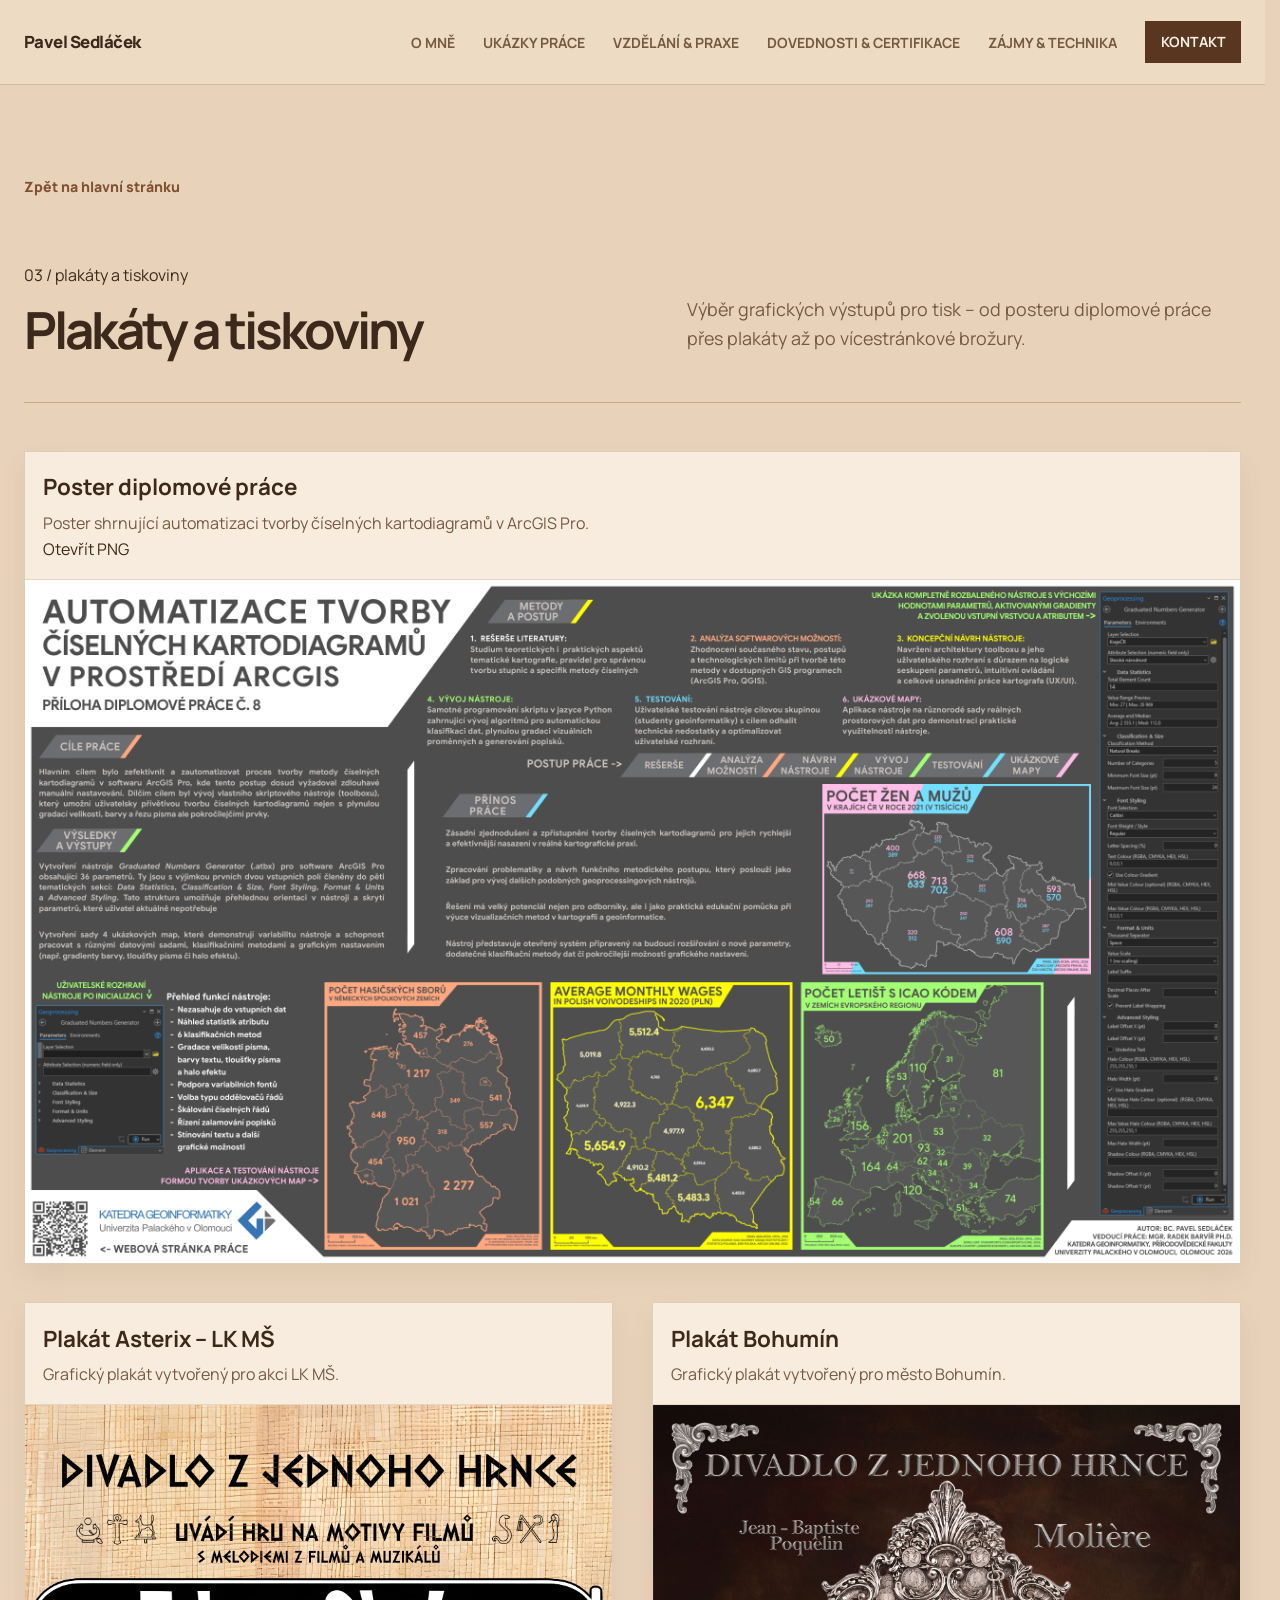
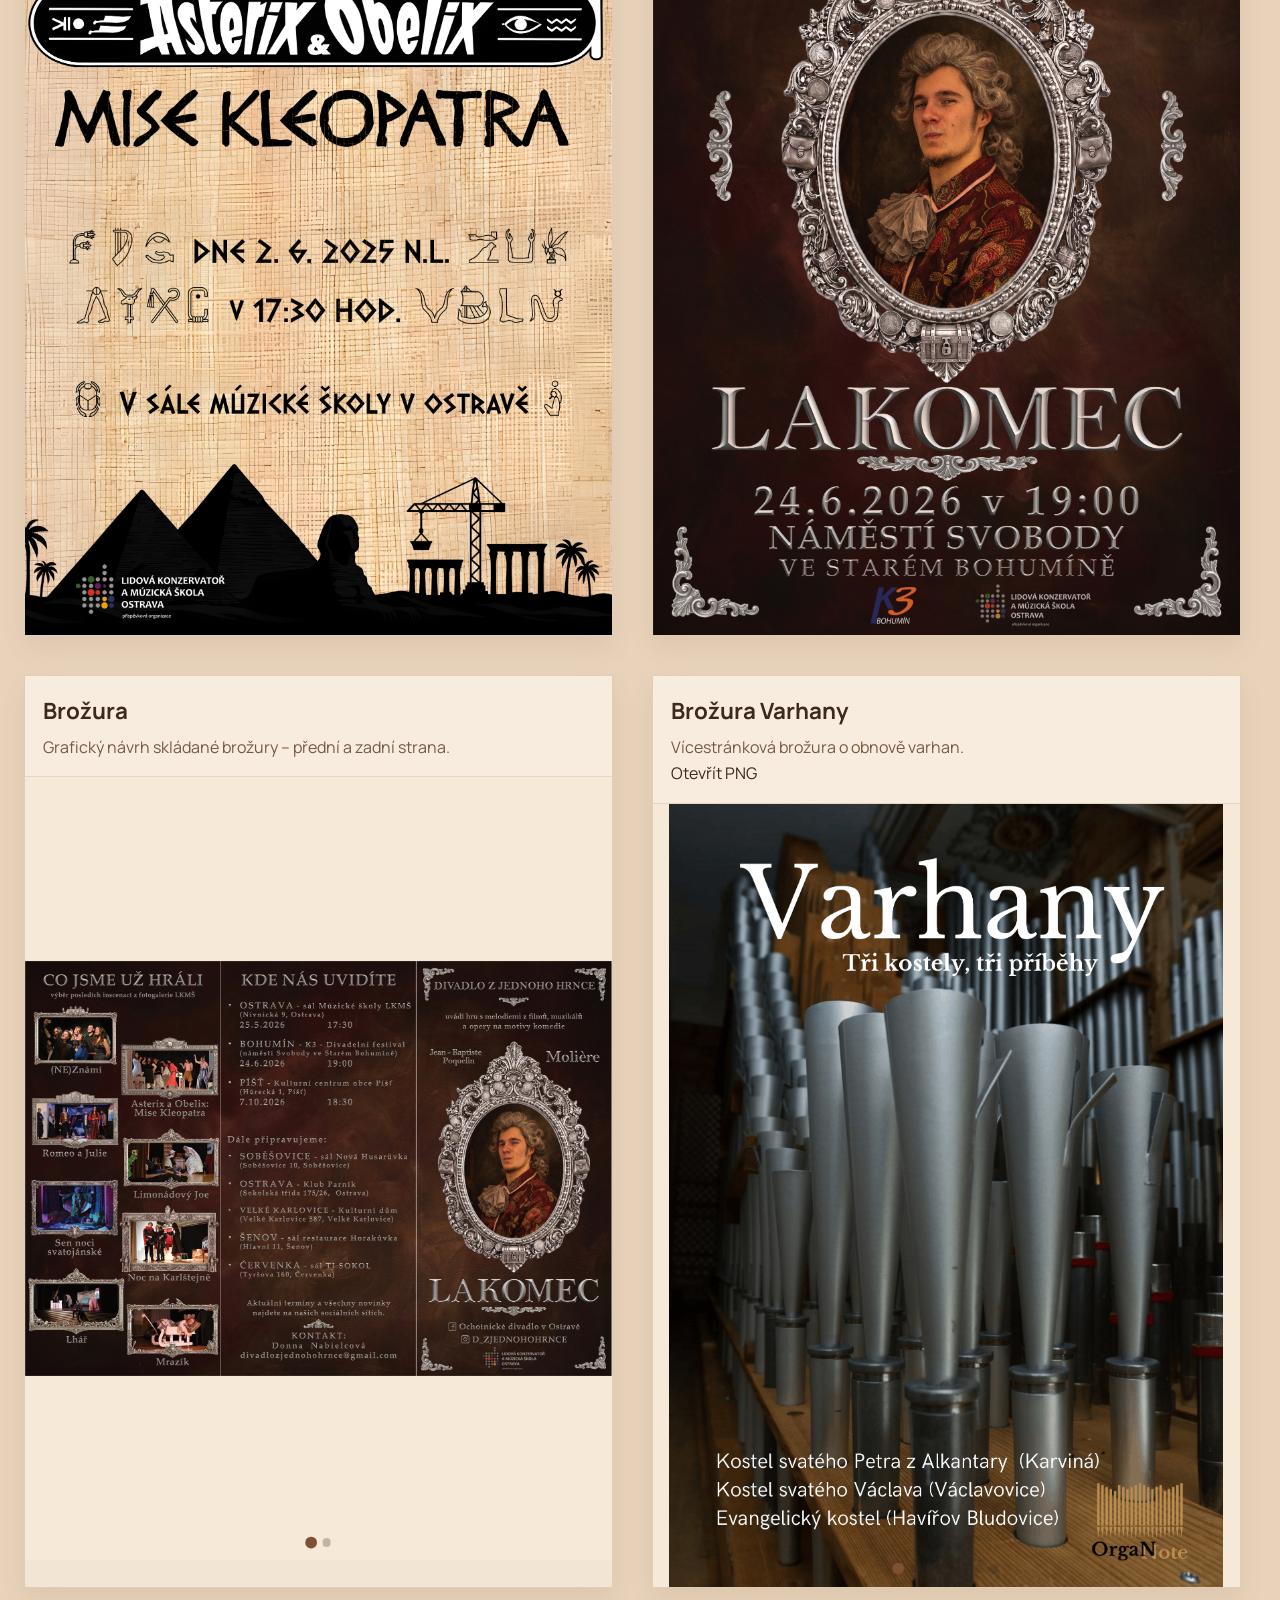
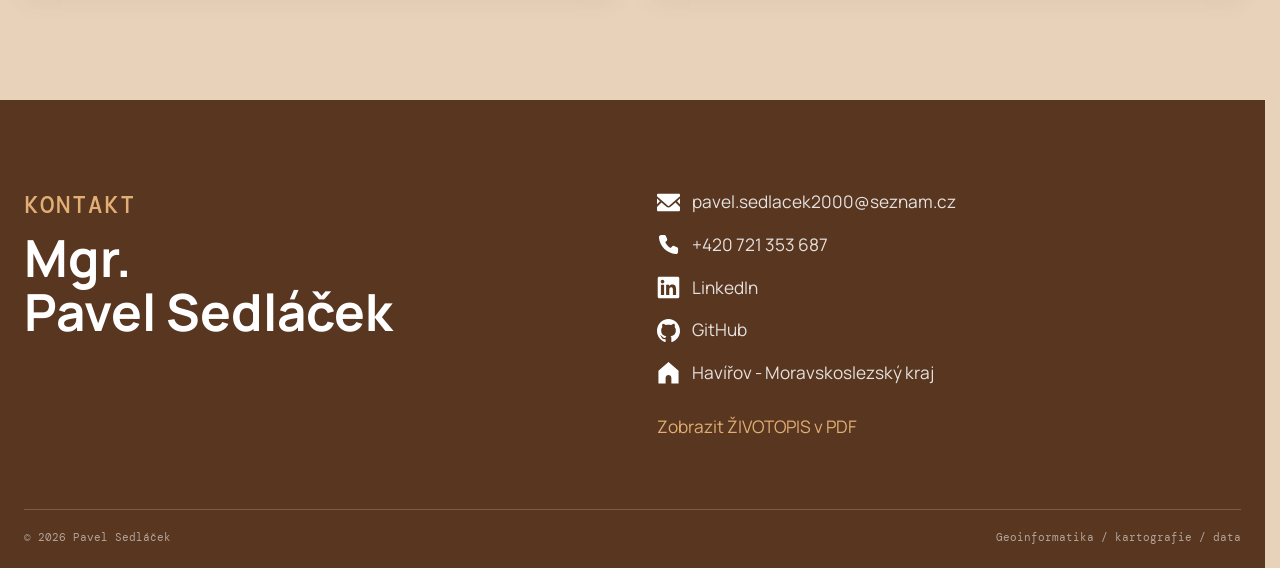
==== pages/design.html @ 04e77d49 "Organize portfolio paths and pages" ====
<!DOCTYPE html>
<html lang="cs">
  <head>
    <meta charset="UTF-8" /><meta name="viewport" content="width=device-width, initial-scale=1.0" />
    <meta name="description" content="Plakáty, brožury a tiskoviny Pavla Sedláčka." /><title>Plakáty a tiskoviny | Pavel Sedláček</title>
    <link rel="preconnect" href="https://fonts.googleapis.com" /><link rel="preconnect" href="https://fonts.gstatic.com" crossorigin />
    <link href="https://fonts.googleapis.com/css2?family=DM+Mono:wght@400;500&family=Manrope:wght@400;500;600;700;800&display=swap" rel="stylesheet" /><link rel="stylesheet" href="../styles.css" />
  </head>
  <body>
    <header class="site-header">
      <div class="container nav-wrap">
        <a href="../index.html#top" class="brand" aria-label="Pavel Sedláček - domů">Pavel Sedláček</a>
        <button class="nav-toggle" type="button" aria-label="Otevřít navigaci" aria-expanded="false">
          <span></span><span></span><span></span>
        </button>
        <nav class="main-nav" aria-label="Hlavní navigace">
          <ul>
            <li><a href="../index.html#top">O MNĚ</a></li>
            <li><a href="../index.html#projects">UKÁZKY PRÁCE</a></li>
            <li><a href="../index.html#experience">VZDĚLÁNÍ &amp; PRAXE</a></li>
            <li><a href="../index.html#skills">DOVEDNOSTI &amp; CERTIFIKACE</a></li>
            <li><a href="../index.html#interests">ZÁJMY &amp; TECHNIKA</a></li>
          </ul>
          <a class="nav-contact" href="#contact">KONTAKT</a>
        </nav>
      </div>
    </header>

    <main id="top" class="detail-main"><div class="container">
      <a class="back-link" href="../index.html#projects">Zpět na hlavní stránku</a>
      <header class="detail-hero"><div><p class="eyebrow">03 / plakáty a tiskoviny</p><h1>Plakáty a tiskoviny</h1></div><p class="detail-intro">Výběr grafických výstupů pro tisk – od posteru diplomové práce přes plakáty až po vícestránkové brožury.</p></header>
      <section class="detail-grid" aria-label="Plakáty a tiskoviny">
        <article class="detail-card detail-card--wide"><div class="detail-card-content"><h2>Poster diplomové práce</h2><p>Poster shrnující automatizaci tvorby číselných kartodiagramů v ArcGIS Pro.</p><a href="../media/ukazky/png/DP_poster.png" target="_blank" rel="noreferrer">Otevřít PNG</a></div><a class="detail-card-media detail-card-media--full" href="../media/ukazky/png/DP_poster.png" target="_blank" rel="noreferrer"><img src="../media/ukazky/png/DP_poster.png" alt="Poster diplomové práce" /></a></article>
        <article class="detail-card"><div class="detail-card-content"><h2>Plakát Asterix – LK MŠ</h2><p>Grafický plakát vytvořený pro akci LK MŠ.</p></div><a class="detail-card-media detail-card-media--full" href="../media/ukazky/png/ASTERIX PLAKÁT LKMŠ.png" target="_blank" rel="noreferrer"><img src="../media/ukazky/png/ASTERIX PLAKÁT LKMŠ.png" alt="Plakát Asterix LK MŠ" /></a></article>
        <article class="detail-card"><div class="detail-card-content"><h2>Plakát Bohumín</h2><p>Grafický plakát vytvořený pro město Bohumín.</p></div><a class="detail-card-media detail-card-media--full" href="../media/ukazky/png/PLAKAT BOHUMIN.png" target="_blank" rel="noreferrer"><img src="../media/ukazky/png/PLAKAT BOHUMIN.png" alt="Plakát Bohumín" /></a></article>
        <article class="detail-card"><div class="detail-card-content"><h2>Brožura</h2><p>Grafický návrh skládané brožury – přední a zadní strana.</p></div><div class="detail-card-media detail-card-media--full carousel" data-carousel>
          <div class="carousel-track">
            <img src="../media/ukazky/png/Panflet predni strana.png" alt="Brožura – přední strana" />
            <img src="../media/ukazky/png/Panflet zadni strana.png" alt="Brožura – zadní strana" />
          </div>
          <div class="carousel-dots" role="tablist" aria-label="Náhledy brožury"></div>
          <button class="carousel-arrow carousel-arrow--prev" type="button" aria-label="Předchozí snímek">‹</button>
          <button class="carousel-arrow carousel-arrow--next" type="button" aria-label="Další snímek">›</button>
        </div></article>
        <article class="detail-card"><div class="detail-card-content"><h2>Brožura Varhany</h2><p>Vícestránková brožura o obnově varhan.</p><a href="../media/ukazky/png/varhany_poster/varhany_brozura_sedlacek-1.png" target="_blank" rel="noreferrer">Otevřít PNG</a></div><div class="detail-card-media detail-card-media--full carousel" data-carousel>
          <div class="carousel-track">
            <img src="../media/ukazky/png/varhany_poster/varhany_brozura_sedlacek-1.png" alt="Brožura Varhany – strana 1" />
            <img src="../media/ukazky/png/varhany_poster/varhany_brozura_sedlacek-2.png" alt="Brožura Varhany – strana 2" />
            <img src="../media/ukazky/png/varhany_poster/varhany_brozura_sedlacek-4.png" alt="Brožura Varhany – strana 4" />
            <img src="../media/ukazky/png/varhany_poster/varhany_brozura_sedlacek-5.png" alt="Brožura Varhany – strana 5" />
            <img src="../media/ukazky/png/varhany_poster/varhany_brozura_sedlacek-6.png" alt="Brožura Varhany – strana 6" />
            <img src="../media/ukazky/png/varhany_poster/varhany_brozura_sedlacek-7.png" alt="Brožura Varhany – strana 7" />
            <img src="../media/ukazky/png/varhany_poster/varhany_brozura_sedlacek-8.png" alt="Brožura Varhany – strana 8" />
          </div>
          <div class="carousel-dots" role="tablist" aria-label="Náhledy brožury Varhany"></div>
          <button class="carousel-arrow carousel-arrow--prev" type="button" aria-label="Předchozí snímek">‹</button>
          <button class="carousel-arrow carousel-arrow--next" type="button" aria-label="Další snímek">›</button>
        </div></article>
      </section>
    </div></main>

    <footer id="contact" class="site-footer">
      <div class="container footer-grid">
        <div><h3 class="eyebrow">Kontakt</h3><h2>Mgr. <br />Pavel Sedláček</h2></div>
        <address class="contact-list">
          <a href="mailto:pavel.sedlacek2000@seznam.cz"><img src="../media/ikony/email.svg" alt="" />pavel.sedlacek2000@seznam.cz</a>
          <a href="tel:+420721353687"><img src="../media/ikony/telefon.svg" alt="" />+420 721 353 687</a>
          <a href="https://www.linkedin.com/in/pavelsedlacek-1142000cz" target="_blank" rel="noreferrer"><img src="../media/ikony/linkedin.svg" alt="" />LinkedIn</a>
          <a href="https://github.com/TheodalCZ" target="_blank" rel="noreferrer"><img src="../media/ikony/github.svg" alt="" />GitHub</a>
          <span><img src="../media/ikony/domek.svg" alt="" />Havířov - Moravskoslezský kraj</span>
          <a class="cv-link" href="../media/Sedláček životopis.pdf" download>Zobrazit ŽIVOTOPIS v PDF</a>
        </address>
      </div>
      <div class="container footer-bottom">
        <span>© 2026 Pavel Sedláček</span>
        <span>Geoinformatika / kartografie / data</span>
      </div>
    </footer>
    <script src="../script.js"></script>
  </body>
</html>
---- styles.css ----
:root {
  --ink: #3d281c;
  --ink-soft: #765943;
  --paper: #e8d3ba;
  --surface: #f7e9d8;
  --line: #cba982;
  --brown: #805032;
  --brown-deep: #583620;
  --accent: #bd7d47;
  --accent-soft: #f1d8b8;
  --sand: #e5c7a3;
  --container: min(1240px, calc(100% - 3rem));
  --sans: "Manrope", sans-serif;
  --mono: "DM Mono", monospace;
}

* { box-sizing: border-box; }
html { scroll-behavior: smooth; overflow-y: scroll; scrollbar-gutter: stable; }
body { margin: 0; background: var(--paper); color: var(--ink); font-family: var(--sans); line-height: 1.65; }
img { display: block; max-width: 100%; }
a { color: inherit; text-decoration: none; }
:focus-visible { outline: 3px solid var(--accent); outline-offset: 4px; }

.link-underline,
.project-link,
.back-link,
.detail-file,
.contact-list .cv-link,
.detail-card a[href] {
  position: relative;
  display: inline-block;
}

.link-underline::before,
.project-link::before,
.back-link::before,
.detail-file::before,
.contact-list .cv-link::before,
.detail-card a[href]::before {
  position: absolute;
  right: 0;
  bottom: calc(100% - 0.08rem);
  left: 0;
  height: 2px;
  background: currentColor;
  content: "";
  transform: scaleX(0);
  transform-origin: left center;
  transition: transform 0.22s ease;
}

.link-underline:hover::before,
.link-underline:focus-visible::before,
.project-link:hover::before,
.project-link:focus-visible::before,
.back-link:hover::before,
.back-link:focus-visible::before,
.detail-file:hover::before,
.detail-file:focus-visible::before,
.contact-list .cv-link:hover::before,
.contact-list .cv-link:focus-visible::before,
.detail-card a[href]:hover::before,
.detail-card a[href]:focus-visible::before {
  transform: scaleX(1);
}
.container { width: var(--container); margin: 0 auto; }
.section { padding: 7.5rem 0; }

h3.eyebrow {
  margin: 0;
  color: var(--brown);
  font: 500 1.5rem/1.4 var(--mono);
  letter-spacing: 0.08em;
  text-transform: uppercase;
}

.project-number, .skill-index, .timeline-date, .interest-label {
  margin: 0;
  color: var(--brown);
  font: 500 0.76rem/1.4 var(--mono);
  letter-spacing: 0.08em;
  text-transform: uppercase;
}

.section-heading { max-width: 780px; margin-bottom: 3rem; }
.section-heading h2, .about-copy h2, .site-footer h2 {
  margin: 0.55rem 0 0;
  color: var(--ink);
  font-size: clamp(2.3rem, 4vw, 4.6rem);
  letter-spacing: 0;
  line-height: 1.06;
}

.site-header {
  position: sticky; top: 0; z-index: 10;
  background: rgba(239, 219, 196, 0.94);
  border-bottom: 1px solid rgba(88, 54, 32, 0.2);
  backdrop-filter: blur(12px);
}
.nav-wrap { display: flex; align-items: center; justify-content: space-between; height: 5.25rem; gap: 1rem; }
.brand { color: var(--ink); font-size: 1.05rem; font-weight: 800; letter-spacing: -0.03em; white-space: nowrap; }
.main-nav, .main-nav ul { display: flex; align-items: center; gap: 1.75rem; }
.main-nav ul { margin: 0; padding: 0; list-style: none; flex-wrap: nowrap; }
.main-nav a { color: var(--ink-soft); font-size: 0.88rem; font-weight: 700; white-space: nowrap; }
.main-nav a:hover, .main-nav a.is-active { color: var(--brown); }
.main-nav .nav-contact {
  padding: 0.55rem 0.9rem;
  color: #f7efe6;
  background: var(--brown-deep);
  border: 1px solid var(--brown-deep);
  transition: background 0.2s ease, color 0.2s ease, border-color 0.2s ease;
}
.main-nav .nav-contact:hover, .main-nav .nav-contact:focus-visible { background: var(--brown); border-color: var(--brown); color: #fffaf3; }
.nav-toggle { display: none; border: 0; background: transparent; padding: 0.45rem; cursor: pointer; }
.nav-toggle span { display: block; width: 1.55rem; height: 2px; margin: 0.28rem; background: var(--ink); }

.hero {
  position: relative; display: grid; min-height: min(790px, calc(100vh - 5.25rem)); overflow: hidden; align-items: center;
  background: radial-gradient(ellipse 52% 74% at 84% 18%, rgba(224, 174, 124, 0.24), transparent 68%), radial-gradient(ellipse 46% 55% at 20% 100%, rgba(32, 16, 8, 0.35), transparent 72%), linear-gradient(125deg, #4a2919 0%, #6c3d25 52%, #8a5534 100%);
}
.hero::after { display: none; }
.hero-contour {
  position: absolute;
  inset: -10% -12% -18% -12%;
  z-index: 0;
  width: 124%;
  height: 128%;
  opacity: 0.6;
  pointer-events: none;
  transform: rotate(0deg);
  filter: drop-shadow(0 18px 28px rgba(23, 12, 9, 0.18));
}
.hero-contour path {
  stroke: rgba(255, 235, 212, 0.42);
  stroke-opacity: 0.7;
}
svg .svg-elem-1{stroke-dashoffset:168405.640625px;stroke-dasharray:168405.640625px;-webkit-transition:stroke-dashoffset 5s cubic-bezier(0.47,0,0.745,0.715) 0s;transition:stroke-dashoffset 5s cubic-bezier(0.47,0,0.745,0.715) 0s}svg.active .svg-elem-1{stroke-dashoffset:0}svg .svg-elem-2{stroke-dashoffset:22812.1875px;stroke-dasharray:22812.1875px;-webkit-transition:stroke-dashoffset 5s cubic-bezier(0.47,0,0.745,0.715) 0.12s;transition:stroke-dashoffset 5s cubic-bezier(0.47,0,0.745,0.715) 0.12s}svg.active .svg-elem-2{stroke-dashoffset:0}svg .svg-elem-3{stroke-dashoffset:16292.0537109375px;stroke-dasharray:16292.0537109375px;-webkit-transition:stroke-dashoffset 5s cubic-bezier(0.47,0,0.745,0.715) 0.24s;transition:stroke-dashoffset 5s cubic-bezier(0.47,0,0.745,0.715) 0.24s}svg.active .svg-elem-3{stroke-dashoffset:0}svg .svg-elem-4{stroke-dashoffset:9400.4677734375px;stroke-dasharray:9400.4677734375px;-webkit-transition:stroke-dashoffset 5s cubic-bezier(0.47,0,0.745,0.715) 0.36s;transition:stroke-dashoffset 5s cubic-bezier(0.47,0,0.745,0.715) 0.36s}svg.active .svg-elem-4{stroke-dashoffset:0}svg .svg-elem-5{stroke-dashoffset:72146.9453125px;stroke-dasharray:72146.9453125px;-webkit-transition:stroke-dashoffset 5s cubic-bezier(0.47,0,0.745,0.715) 0.48s;transition:stroke-dashoffset 5s cubic-bezier(0.47,0,0.745,0.715) 0.48s}svg.active .svg-elem-5{stroke-dashoffset:0}svg .svg-elem-6{stroke-dashoffset:38365.1640625px;stroke-dasharray:38365.1640625px;-webkit-transition:stroke-dashoffset 5s cubic-bezier(0.47,0,0.745,0.715) 0.6s;transition:stroke-dashoffset 5s cubic-bezier(0.47,0,0.745,0.715) 0.6s}svg.active .svg-elem-6{stroke-dashoffset:0}svg .svg-elem-7{stroke-dashoffset:12972.82421875px;stroke-dasharray:12972.82421875px;-webkit-transition:stroke-dashoffset 5s cubic-bezier(0.47,0,0.745,0.715) 0.72s;transition:stroke-dashoffset 5s cubic-bezier(0.47,0,0.745,0.715) 0.72s}svg.active .svg-elem-7{stroke-dashoffset:0}svg .svg-elem-8{stroke-dashoffset:79859.6015625px;stroke-dasharray:79859.6015625px;-webkit-transition:stroke-dashoffset 5s cubic-bezier(0.47,0,0.745,0.715) 0.84s;transition:stroke-dashoffset 5s cubic-bezier(0.47,0,0.745,0.715) 0.84s}svg.active .svg-elem-8{stroke-dashoffset:0}svg .svg-elem-9{stroke-dashoffset:53203.27734375px;stroke-dasharray:53203.27734375px;-webkit-transition:stroke-dashoffset 5s cubic-bezier(0.47,0,0.745,0.715) 0.96s;transition:stroke-dashoffset 5s cubic-bezier(0.47,0,0.745,0.715) 0.96s}svg.active .svg-elem-9{stroke-dashoffset:0}svg .svg-elem-10{stroke-dashoffset:19530.46875px;stroke-dasharray:19530.46875px;-webkit-transition:stroke-dashoffset 5s cubic-bezier(0.47,0,0.745,0.715) 1.08s;transition:stroke-dashoffset 5s cubic-bezier(0.47,0,0.745,0.715) 1.08s}svg.active .svg-elem-10{stroke-dashoffset:0}svg .svg-elem-11{stroke-dashoffset:44835.5859375px;stroke-dasharray:44835.5859375px;-webkit-transition:stroke-dashoffset 5s cubic-bezier(0.47,0,0.745,0.715) 1.2s;transition:stroke-dashoffset 5s cubic-bezier(0.47,0,0.745,0.715) 1.2s}svg.active .svg-elem-11{stroke-dashoffset:0}svg .svg-elem-12{stroke-dashoffset:42770.69140625px;stroke-dasharray:42770.69140625px;-webkit-transition:stroke-dashoffset 5s cubic-bezier(0.47,0,0.745,0.715) 1.3199999999999998s;transition:stroke-dashoffset 5s cubic-bezier(0.47,0,0.745,0.715) 1.3199999999999998s}svg.active .svg-elem-12{stroke-dashoffset:0}svg .svg-elem-13{stroke-dashoffset:32469.0859375px;stroke-dasharray:32469.0859375px;-webkit-transition:stroke-dashoffset 5s cubic-bezier(0.47,0,0.745,0.715) 1.44s;transition:stroke-dashoffset 5s cubic-bezier(0.47,0,0.745,0.715) 1.44s}svg.active .svg-elem-13{stroke-dashoffset:0}svg .svg-elem-14{stroke-dashoffset:7150.681640625px;stroke-dasharray:7150.681640625px;-webkit-transition:stroke-dashoffset 5s cubic-bezier(0.47,0,0.745,0.715) 1.56s;transition:stroke-dashoffset 5s cubic-bezier(0.47,0,0.745,0.715) 1.56s}svg.active .svg-elem-14{stroke-dashoffset:0}svg .svg-elem-15{stroke-dashoffset:64215.33984375px;stroke-dasharray:64215.33984375px;-webkit-transition:stroke-dashoffset 5s cubic-bezier(0.47,0,0.745,0.715) 1.68s;transition:stroke-dashoffset 5s cubic-bezier(0.47,0,0.745,0.715) 1.68s}svg.active .svg-elem-15{stroke-dashoffset:0}svg .svg-elem-16{stroke-dashoffset:50824.34375px;stroke-dasharray:50824.34375px;-webkit-transition:stroke-dashoffset 5s cubic-bezier(0.47,0,0.745,0.715) 1.7999999999999998s;transition:stroke-dashoffset 5s cubic-bezier(0.47,0,0.745,0.715) 1.7999999999999998s}svg.active .svg-elem-16{stroke-dashoffset:0}svg .svg-elem-17{stroke-dashoffset:16291.927734375px;stroke-dasharray:16291.927734375px;-webkit-transition:stroke-dashoffset 5s cubic-bezier(0.47,0,0.745,0.715) 1.92s;transition:stroke-dashoffset 5s cubic-bezier(0.47,0,0.745,0.715) 1.92s}svg.active .svg-elem-17{stroke-dashoffset:0}svg .svg-elem-18{stroke-dashoffset:47694.5703125px;stroke-dasharray:47694.5703125px;-webkit-transition:stroke-dashoffset 5s cubic-bezier(0.47,0,0.745,0.715) 2.04s;transition:stroke-dashoffset 5s cubic-bezier(0.47,0,0.745,0.715) 2.04s}svg.active .svg-elem-18{stroke-dashoffset:0}svg .svg-elem-19{stroke-dashoffset:46955.3515625px;stroke-dasharray:46955.3515625px;-webkit-transition:stroke-dashoffset 5s cubic-bezier(0.47,0,0.745,0.715) 2.16s;transition:stroke-dashoffset 5s cubic-bezier(0.47,0,0.745,0.715) 2.16s}svg.active .svg-elem-19{stroke-dashoffset:0}svg .svg-elem-20{stroke-dashoffset:12602.6962890625px;stroke-dasharray:12602.6962890625px;-webkit-transition:stroke-dashoffset 5s cubic-bezier(0.47,0,0.745,0.715) 2.28s;transition:stroke-dashoffset 5s cubic-bezier(0.47,0,0.745,0.715) 2.28s}svg.active .svg-elem-20{stroke-dashoffset:0}svg .svg-elem-21{stroke-dashoffset:51095.94140625px;stroke-dasharray:51095.94140625px;-webkit-transition:stroke-dashoffset 5s cubic-bezier(0.47,0,0.745,0.715) 2.4s;transition:stroke-dashoffset 5s cubic-bezier(0.47,0,0.745,0.715) 2.4s}svg.active .svg-elem-21{stroke-dashoffset:0}svg .svg-elem-22{stroke-dashoffset:26756.8828125px;stroke-dasharray:26756.8828125px;-webkit-transition:stroke-dashoffset 5s cubic-bezier(0.47,0,0.745,0.715) 2.52s;transition:stroke-dashoffset 5s cubic-bezier(0.47,0,0.745,0.715) 2.52s}svg.active .svg-elem-22{stroke-dashoffset:0}svg .svg-elem-23{stroke-dashoffset:5482.54443359375px;stroke-dasharray:5482.54443359375px;-webkit-transition:stroke-dashoffset 5s cubic-bezier(0.47,0,0.745,0.715) 2.6399999999999997s;transition:stroke-dashoffset 5s cubic-bezier(0.47,0,0.745,0.715) 2.6399999999999997s}svg.active .svg-elem-23{stroke-dashoffset:0}
.hero-grid { position: relative; z-index: 1; display: grid; grid-template-columns: minmax(0, 1fr) 400px; align-items: center; gap: 5rem; padding: 2.5rem 0; }
.hero-copy { max-width: 880px; }
.hero-copy .eyebrow { color: #e6b987; }
.hero-copy h1 { margin: 0.75rem 0 1.4rem; color: #fff1dd; font-size: clamp(4.7rem, 10vw, 10.5rem); letter-spacing: -0.08em; line-height: 0.8; }
.hero-last-name { display: inline-block; margin-left: 0.16em; }
.hero-lead { max-width: 64ch; margin: 0; color: rgba(255, 241, 221, 0.78); font-size: 1.22rem; }
.hero-actions { display: flex; flex-wrap: wrap; gap: 0.9rem; margin-top: 2.25rem; }
.button { display: inline-flex; align-items: center; justify-content: center; padding: 1rem 1.4rem; font-size: 0.94rem; font-weight: 800; transition: transform 0.2s ease; }
.button-primary { color: #412313; background: #e1b17b; }
.button-secondary { color: #fff1dd; border: 1px solid rgba(255, 241, 221, 0.72); background: rgba(255, 241, 221, 0.08); }
.button:hover { transform: translateY(-2px); }
.hero-profile { overflow: hidden; background: rgba(255, 242, 223, 0.18); border: 1px solid rgba(255, 239, 216, 0.45); }
.hero-profile > img { width: 100%; aspect-ratio: 1 / 1; object-fit: cover; object-position: 60% center; }
.hero-profile > div { padding: 1.3rem; }
.hero-profile .eyebrow { color: #f4c99e; }
.hero-profile p:not(.eyebrow) { margin: 0.45rem 0 0; color: #fff0df; font-size: 0.91rem; line-height: 1.55; }
.about-content { margin-top: 0.85rem; }
.hero-profile .about-content p { margin: 0; }
.about-facts { display: flex; flex-wrap: wrap; gap: 0.5rem; margin-top: 1.75rem; }
.about-facts span { padding: 0.46rem 0.7rem; color: var(--brown-deep); background: var(--accent-soft); font: 500 0.73rem var(--mono); }
.hero-profile .about-facts { margin-top: 1rem; }
.hero-profile .about-facts span { color: #fff0df; background: rgba(255, 240, 216, 0.15); border: 1px solid rgba(255, 240, 216, 0.25); }
.about-download {
  position: relative;
  display: inline-block;
  width: max-content;
  margin-top: 1rem;
  padding-bottom: 0.18rem;
  color: #e1ae75;
  font: 500 0.72rem/1.4 var(--mono);
  letter-spacing: 0.12em;
  text-transform: uppercase;
}
.about-download::before {
  position: absolute;
  right: 0;
  bottom: 0.06rem;
  left: 0;
  height: 2px;
  background: currentColor;
  content: "";
  transform: scaleX(0);
  transform-origin: left center;
  transition: transform 0.22s ease;
}
.about-download:hover::before,
.about-download:focus-visible::before {
  transform: scaleX(1);
}

.projects { background: #dcb995; }
.project-grid { display: grid; grid-template-columns: repeat(4, minmax(0, 1fr)); gap: 1.25rem; }
.project-card { overflow: hidden; background: var(--surface); border: 1px solid var(--line); }
.project-image { display: grid; height: 330px; overflow: hidden; place-items: center; background: var(--brown-deep); }
.project-image img { width: 100%; height: 100%; object-fit: cover; transition: transform 0.35s ease; }
.project-image:hover img { transform: scale(1.04); }
.project-image-wide img { object-position: left top; }
.project-body { display: flex; flex-direction: column; min-height: 385px; padding: 1.35rem; }
.project-card h3 { margin: 0.65rem 0 0.85rem; font-size: 1.4rem; line-height: 1.16; }
.project-body > p:not(.project-number) { margin: 0; color: var(--ink-soft); font-size: 0.91rem; }
.tag-list { display: flex; flex-wrap: wrap; gap: 0.45rem; margin-top: 1.2rem; }
.tag-list span { padding: 0.38rem 0.55rem; color: var(--brown-deep); background: var(--sand); font: 500 0.7rem var(--mono); }
.project-link { display: inline-block; align-self: flex-start; margin-top: auto; padding-top: 1.25rem; padding-bottom: 0.15rem; color: var(--brown-deep); font-size: 0.85rem; font-weight: 800; }
.project-link::before {
  position: absolute;
  right: 0;
  bottom: 0.08rem;
  left: 0;
  height: 1px;
  background: currentColor;
  content: "";
  opacity: 1;
}

.skills { background: #f1dfca; }
.skills .section-heading { margin-bottom: 2rem; }
.skill-grid { display: grid; grid-template-columns: repeat(2, minmax(0, 1fr)); gap: 1.15rem; }
.skill-block { position: relative; min-height: 175px; padding: 1.55rem; overflow: hidden; background: rgba(255, 250, 242, 0.58); border: 1px solid rgba(128, 80, 50, 0.2); box-shadow: 0 10px 25px rgba(88, 54, 32, 0.08); }
.skill-block::before { position: absolute; top: 0; left: 0; width: 4.5rem; height: 4px; content: ""; background: var(--brown); transition: width 0.35s ease; }
.skill-block:hover::before, .skill-block:focus-within::before { width: 100%; }
.skill-block:hover, .skill-block:focus-within { transform: translateY(-3px); box-shadow: 0 16px 32px rgba(88, 54, 32, 0.14); }
.skill-block { transition: transform 0.25s ease, box-shadow 0.25s ease; }
.skill-block:nth-child(1) { background: #f7e9d8; }
.skill-block:nth-child(1)::before { background: #8a5b3c; }
.skill-block:nth-child(2) { background: #efd0aa; }
.skill-block:nth-child(2)::before { background: #a26437; }
.skill-block:nth-child(3) { background: #dfb892; }
.skill-block:nth-child(3)::before { background: #75472e; }
.certificate-block { color: #fff8ef; background: var(--brown-deep); border-color: var(--brown-deep); }
.certificate-block::before { background: #e1ae75; }
.skill-heading { display: flex; align-items: center; justify-content: space-between; gap: 0.75rem; margin: 0.65rem 0 0.75rem; }
.skill-block h3 { margin: 0; font-size: 1.28rem; letter-spacing: 0.02em; }
.skill-icons { display: flex; flex: 0 0 auto; gap: 0.35rem; }
.skill-icons img { width: 2rem; height: 2rem; object-fit: contain; }
.skill-block:nth-child(1) .skill-icons img { filter: brightness(0) saturate(100%) invert(19%) sepia(15%) saturate(1988%) hue-rotate(344deg) brightness(92%) contrast(91%); }
.skill-block:nth-child(2) .skill-icons img { filter: brightness(0) saturate(100%) invert(36%) sepia(16%) saturate(2075%) hue-rotate(342deg) brightness(93%) contrast(89%); }
.skill-block:nth-child(3) .skill-icons img { filter: brightness(0) saturate(100%) invert(63%) sepia(31%) saturate(826%) hue-rotate(341deg) brightness(91%) contrast(85%); }
.skill-block p:not(.skill-index) { margin: 0; color: var(--ink-soft); font-size: 0.98rem; }
.certificate-block h3, .certificate-block p:not(.skill-index) { color: #fff1dd; }
.certificate-block .skill-icons img { filter: brightness(0) saturate(100%) invert(85%) sepia(24%) saturate(531%) hue-rotate(333deg) brightness(102%) contrast(94%); }
.skill-tags { display: flex; flex-wrap: wrap; gap: 0.45rem; }
.skill-tags span { padding: 0.32rem 0.52rem; color: var(--ink); background: rgba(255, 253, 248, 0.58); border: 1px solid rgba(88, 54, 32, 0.16); font-size: 0.78rem; font-weight: 700; line-height: 1.25; }
.certificate-block .skill-tags span { color: #fff1dd; background: rgba(255, 241, 221, 0.1); border-color: rgba(255, 241, 221, 0.24); }

.experience { background: #fff; color: var(--ink); }
.experience .eyebrow, .experience .timeline-date { color: var(--brown); }
.experience .section-heading h2 { color: var(--ink); }
.timeline-grid { display: grid; grid-template-columns: 1fr 1fr; gap: clamp(2rem, 6vw, 6rem); }
.timeline-column > h3 { margin: 0 0 1.25rem; font-size: 1.2rem; }
.timeline-item { position: relative; margin-left: 0.45rem; padding: 0 0 2.2rem 1.7rem; border-left: 1px solid var(--line); }
.timeline-item::before { position: absolute; top: 0.2rem; left: -0.38rem; width: 0.7rem; height: 0.7rem; background: var(--accent); content: ""; }
.timeline-item h4 { margin: 0.35rem 0 0; font-size: 1.18rem; }
.timeline-item p:not(.timeline-date), .timeline-item small { color: var(--ink-soft); }
.timeline-item p:not(.timeline-date) { margin: 0.25rem 0 0; }
.timeline-item small { display: block; margin-top: 0.55rem; }
.timeline-item a { color: inherit; text-decoration: underline; text-decoration-color: rgba(128, 80, 50, 0.45); text-underline-offset: 0.18em; }
.timeline-item a:hover, .timeline-item a:focus-visible { color: var(--brown); text-decoration-color: currentColor; }
.school-item { display: grid; grid-template-columns: 76px 1fr; gap: 0.85rem; }
.school-item > a, .school-item > img { display: grid; width: 68px; height: 68px; align-self: start; place-items: center; background: #fff; }
.school-item img { width: 68px; height: 68px; padding: 3px; object-fit: contain; background: #fff; }
.school-item > a img { width: 100%; height: 100%; }

.interests { background: #e2c3a2; }
.interest-grid { display: grid; grid-template-columns: repeat(3, 1fr); gap: 1.5rem; }
.interest-card { min-height: 335px; padding: 1.7rem; background: var(--surface); border: 1px solid var(--line); }
.interest-card:first-child { background: var(--sand); }
.interest-card:nth-child(2) { background: var(--accent-soft); }
.interest-card img { width: 40px; height: 40px; margin-bottom: 2.35rem; object-fit: contain; filter: brightness(0) saturate(100%) invert(21%) sepia(20%) saturate(1356%) hue-rotate(342deg) brightness(89%) contrast(88%); }
.interest-card h3 { margin: 0.65rem 0 0.7rem; font-size: 1.48rem; line-height: 1.16; }
.interest-card > p:last-child { margin: 0; color: var(--ink-soft); font-size: 0.96rem; }

.site-footer { padding: 5.5rem 0 1.5rem; color: #fff; background: var(--brown-deep); }
.site-footer .eyebrow, .contact-list .cv-link { color: #e1ae75; }
.site-footer h2 { max-width: 13ch; color: #fff; }
.footer-grid { display: grid; grid-template-columns: 1fr 1fr; gap: 3rem; }
.contact-list { display: grid; align-content: start; gap: 0.9rem; font-style: normal; }
.contact-list a, .contact-list span { display: flex; align-items: center; gap: 0.8rem; color: rgba(255, 255, 255, 0.85); font-size: 1.08rem; }
.contact-list a:hover { color: #e1ae75; }
.contact-list img { width: 23px; height: 23px; filter: brightness(0) invert(1); }
.contact-list .cv-link { width: max-content; margin-top: 0.7rem; padding-bottom: 0.2rem; color: #e1ae75; }
.footer-bottom { display: flex; justify-content: space-between; gap: 1rem; margin-top: 4rem; padding-top: 1.25rem; color: rgba(255, 255, 255, 0.55); border-top: 1px solid rgba(255, 255, 255, 0.2); font: 0.7rem var(--mono); }

.detail-main { padding: 5.5rem 0 7rem; background: var(--paper); }
.back-link { display: inline-block; margin-bottom: 3rem; color: var(--brown); font-size: 0.88rem; font-weight: 800; }
.detail-hero { display: grid; grid-template-columns: 1fr 0.9fr; align-items: end; gap: 3rem; padding-bottom: 3rem; border-bottom: 1px solid var(--line); }
.detail-hero h1 { max-width: 12ch; margin: 0.65rem 0 0; font-size: clamp(2.5rem, 4vw, 4.5rem); letter-spacing: -0.06em; line-height: 0.96; }
.detail-intro { max-width: 55ch; margin: 0; color: var(--ink-soft); font-size: 1.12rem; }
.detail-subhead { max-width: 68ch; margin-top: 4rem; }
.detail-subhead--with-preview { display: grid; grid-template-columns: minmax(0, 0.9fr) minmax(20rem, 1.1fr); align-items: start; max-width: none; gap: 3rem; }
.detail-subhead--with-preview > img { width: 100%; max-height: 22rem; object-fit: contain; object-position: center; }
.detail-subhead h2 { margin: 0.5rem 0 0.75rem; font-size: clamp(1.6rem, 3vw, 2.3rem); line-height: 1.15; }
.detail-subhead p { margin: 0; color: var(--ink-soft); }
.detail-subhead-links { display: flex; flex-wrap: wrap; gap: 0.75rem; margin-top: 1.25rem; }
.detail-grid { display: grid; grid-template-columns: repeat(2, minmax(0, 1fr)); gap: 2.4rem; margin-top: 3rem; }
.detail-card--wide { grid-column: 1 / -1; }
.detail-card {
  display: flex;
  flex-direction: column;
  overflow: hidden;
  background: rgba(255, 248, 240, 0.46);
  border: 1px solid rgba(120, 78, 49, 0.16);
  box-shadow: 0 12px 24px rgba(88, 54, 32, 0.08);
}
.detail-card img { width: 100%; aspect-ratio: 16 / 9; object-fit: cover; }
.detail-card-content {
  order: 1;
  padding: 1.4rem 1.15rem 1rem;
  background: rgba(255, 248, 240, 0.38);
  border-bottom: 1px solid rgba(120, 78, 49, 0.14);
}
.detail-card h2 { margin: 0 0 0.55rem; font-size: 1.4rem; line-height: 1.2; }
.detail-card p, .detail-feature p { color: var(--ink-soft); }
.detail-card p { margin: 0; }
.detail-card-title { display: inline-block; color: var(--ink); text-decoration: none; }
.detail-card-title:hover h2, .detail-card-title:focus-visible h2 { color: var(--brown); }
.detail-card-title h2 { margin: 0; transition: color 0.2s ease; }
.detail-card-media {
  order: 2;
  display: block;
  position: relative;
  overflow: hidden;
  background: transparent;
  text-decoration: none;
}
.detail-card-media img {
  display: block; width: 100%; aspect-ratio: 16 / 9; object-fit: cover; object-position: top; transition: transform 0.3s ease, filter 0.3s ease;
}
.detail-card-media:hover img, .detail-card-media:focus-visible img { transform: scale(1.02); filter: saturate(1.04); }
.detail-card-media--full { background: var(--surface); }
.detail-card-media--full img { aspect-ratio: auto; object-fit: contain; object-position: center; }

.carousel { aspect-ratio: 3 / 4; }
.carousel-track { display: flex; width: 100%; height: 100%; transition: transform 0.6s ease; }
.carousel-track img { flex: 0 0 100%; width: 100%; height: 100%; object-fit: contain; }
.detail-card-media.carousel:hover img, .detail-card-media.carousel:focus-visible img { transform: none; filter: none; }
.carousel-dots { position: absolute; left: 50%; bottom: 0.85rem; z-index: 2; display: flex; gap: 0.45rem; transform: translateX(-50%); }
.carousel-dot { width: 0.55rem; height: 0.55rem; padding: 0; background: rgba(61, 40, 28, 0.28); border: 0; border-radius: 50%; cursor: pointer; transition: background 0.2s ease, transform 0.2s ease; }
.carousel-dot.is-active { background: var(--brown); transform: scale(1.3); }
.carousel-arrow {
  position: absolute;
  top: 50%;
  z-index: 2;
  display: grid;
  width: 2.4rem;
  height: 2.4rem;
  place-items: center;
  color: var(--ink);
  background: rgba(247, 233, 216, 0.85);
  border: 1px solid rgba(88, 54, 32, 0.2);
  border-radius: 50%;
  font-size: 1.3rem;
  line-height: 1;
  cursor: pointer;
  opacity: 0;
  transform: translateY(-50%);
  transition: opacity 0.2s ease, background 0.2s ease;
  pointer-events: none;
}
.carousel:hover .carousel-arrow, .carousel:focus-within .carousel-arrow { opacity: 1; pointer-events: auto; }
.carousel-arrow:hover, .carousel-arrow:focus-visible { background: var(--accent-soft); }
.carousel-arrow--prev { left: 0.6rem; }
.carousel-arrow--next { right: 0.6rem; }
.detail-feature { display: grid; grid-template-columns: 1.1fr 0.9fr; align-items: start; gap: 2rem; margin-top: 3rem; padding: 2rem; background: #e2c3a2; }
.detail-feature img {
  width: 100%;
  max-height: 680px;
  object-fit: contain;
  background: var(--surface);
  transition: transform 0.3s ease, filter 0.3s ease;
}
.detail-feature a:hover img, .detail-feature a:focus-visible img { transform: scale(1.02); filter: saturate(1.04); }
.detail-feature h2 { margin-top: 0; font-size: 1.75rem; line-height: 1.18; }
.detail-file { display: inline-block; margin-top: 1rem; padding: 0.7rem 0.9rem; color: #fff; background: var(--brown); font-size: 0.85rem; font-weight: 800; }

@media (max-width: 1050px) {
  .project-grid { grid-template-columns: repeat(2, minmax(0, 1fr)); }
  .project-body { min-height: 0; }
}

@media (max-width: 850px) {
  .hero-grid, .timeline-grid, .footer-grid { grid-template-columns: 1fr; }
  .hero-grid { gap: 2rem; }
  .hero-profile { max-width: 490px; }
  .project-grid { grid-template-columns: 1fr; max-width: 680px; }
  .interest-grid { grid-template-columns: 1fr; }
  .interest-card { min-height: 0; }
  .interest-card img { margin-bottom: 1.5rem; }
  .footer-grid { gap: 2rem; }
}

@media (max-width: 700px) {
  :root { --container: min(100% - 2rem, 1240px); }
  .section { padding: 5rem 0; }
  .detail-subhead--with-preview { grid-template-columns: 1fr; gap: 1.5rem; }
  .detail-subhead--with-preview > img { max-width: 22rem; max-height: none; }
  .skill-grid { grid-template-columns: 1fr; }
  .main-nav { position: absolute; top: 5.25rem; right: 1rem; left: 1rem; display: none; flex-direction: column; align-items: stretch; padding: 1rem; background: var(--surface); border: 1px solid var(--line); box-shadow: 0 15px 30px rgba(78, 50, 31, 0.16); }
  .main-nav.is-open { display: flex; }
  .main-nav ul { flex-direction: column; align-items: stretch; gap: 0.6rem; }
  .main-nav .nav-contact {
    color: var(--brown-deep);
    background: #fffaf3;
    border-color: var(--brown-deep);
    text-align: center;
  }
  .main-nav .nav-contact:hover, .main-nav .nav-contact:focus-visible {
    color: #fffaf3;
    background: var(--brown-deep);
  }
  .nav-toggle { display: block; }
  .hero { min-height: auto; }
  .hero-grid { padding: 2.5rem 0; }
  .project-image { height: 230px; }
  .footer-bottom { flex-direction: column; }
  .section-heading h2, .about-copy h2, .site-footer h2 { font-size: 2.4rem; }
  .detail-main { padding: 3rem 0 5rem; }
  .detail-hero, .detail-grid, .detail-feature { grid-template-columns: 1fr; }
  .detail-hero { gap: 1.5rem; }
  .detail-feature { padding: 1.2rem; }
}

@media (prefers-reduced-motion: reduce) {
  .hero::before { animation: none; }
}
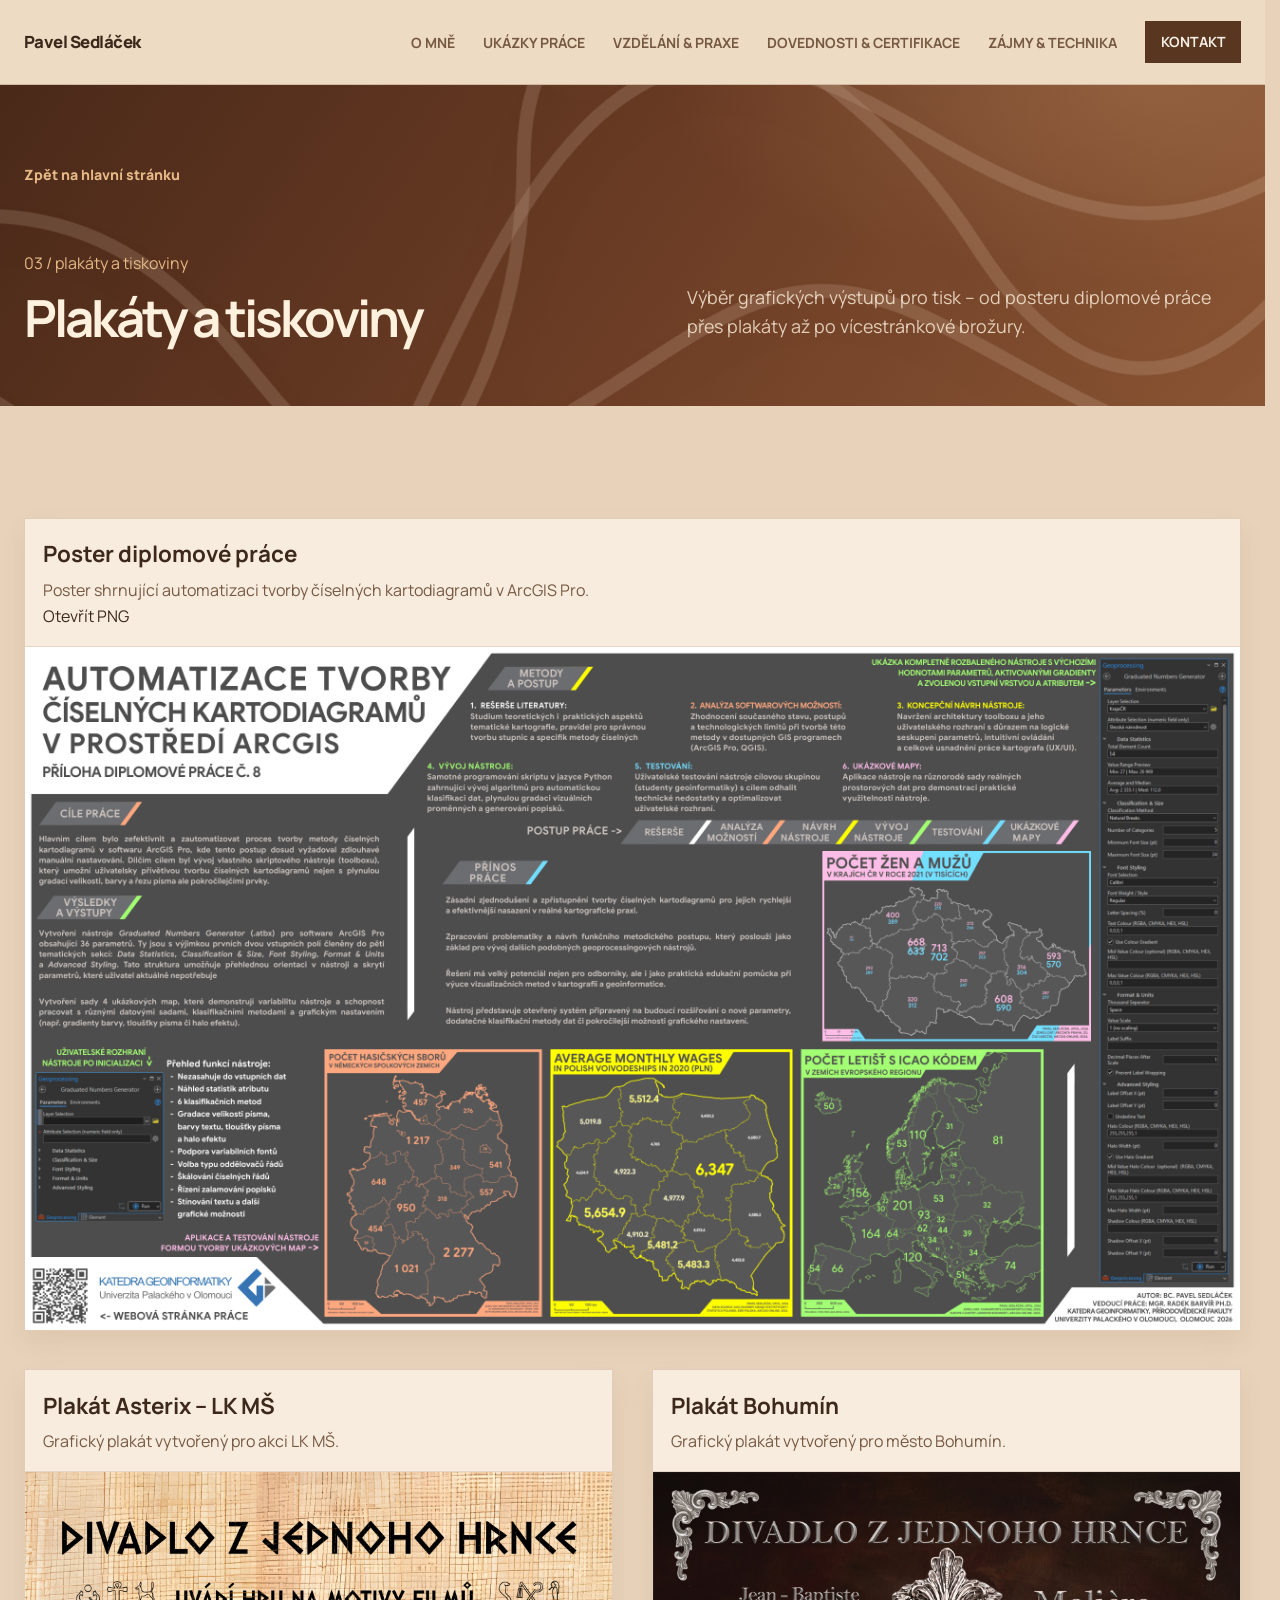
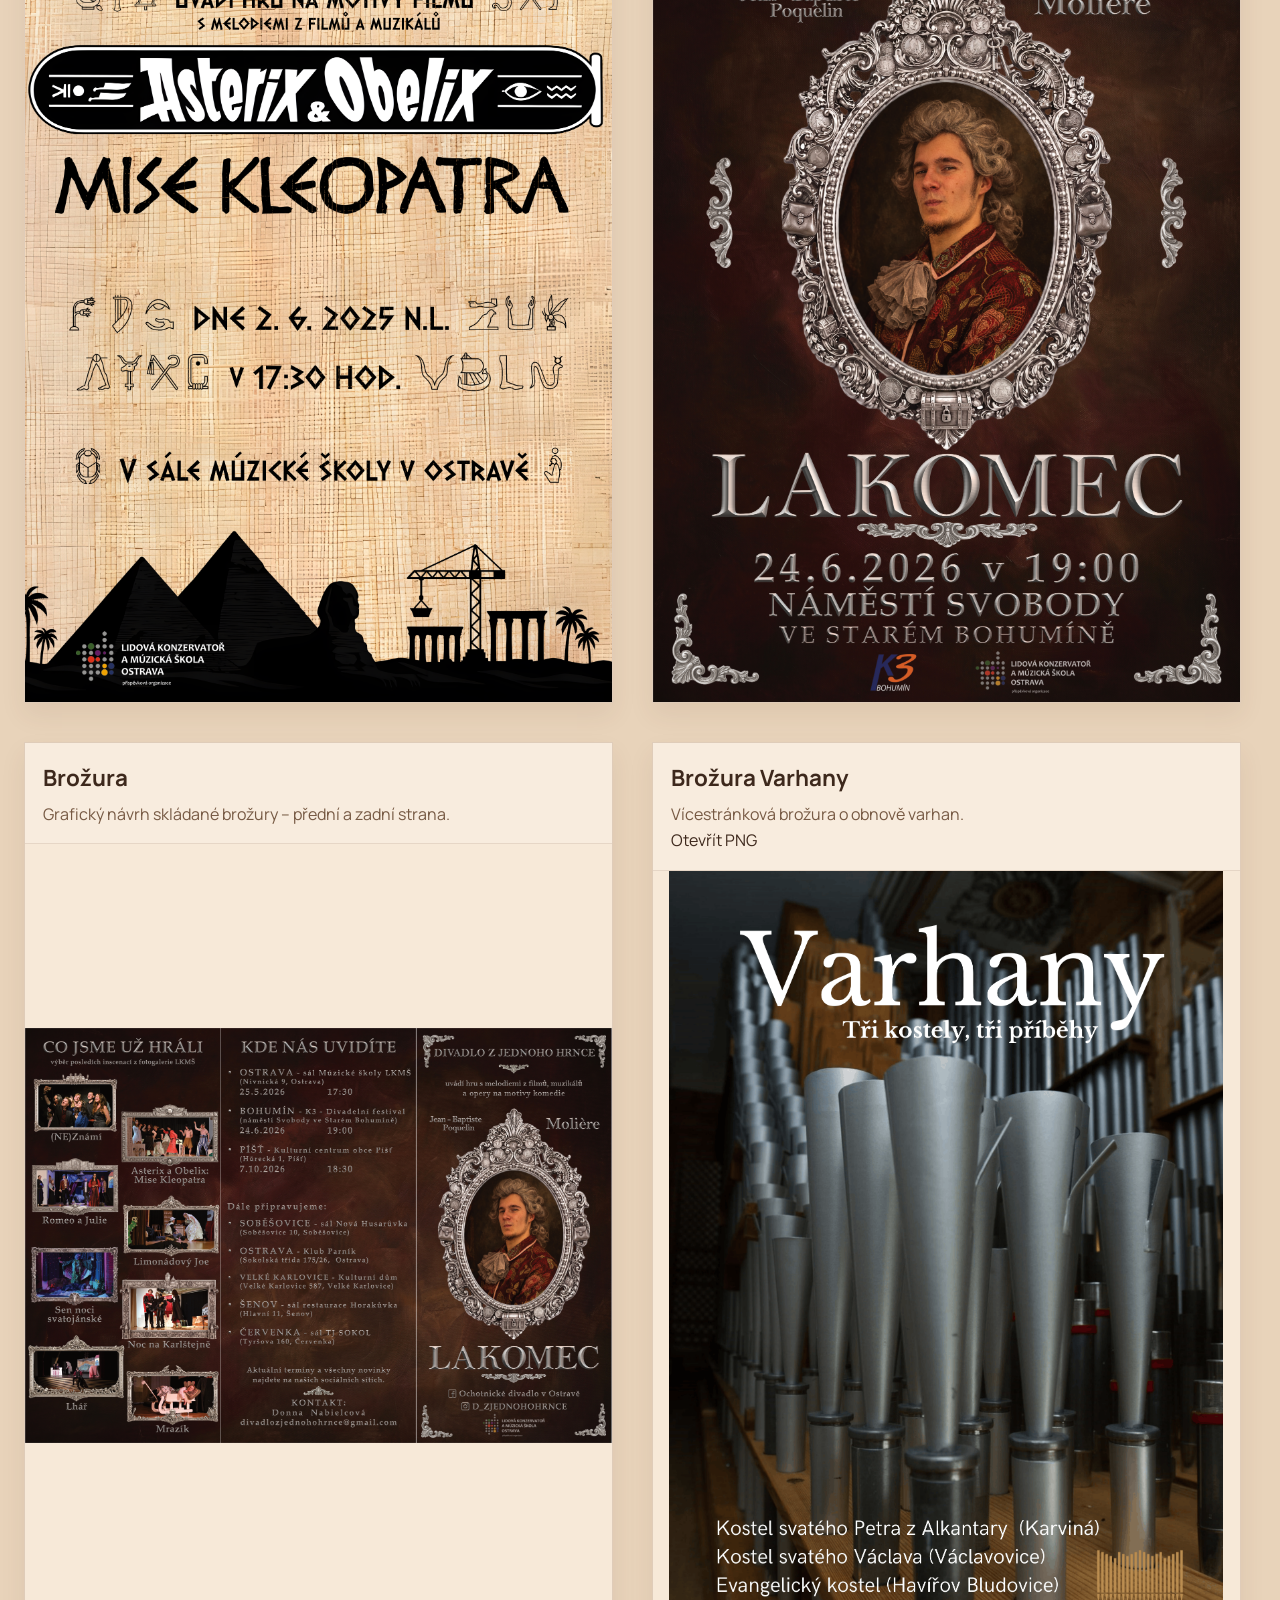
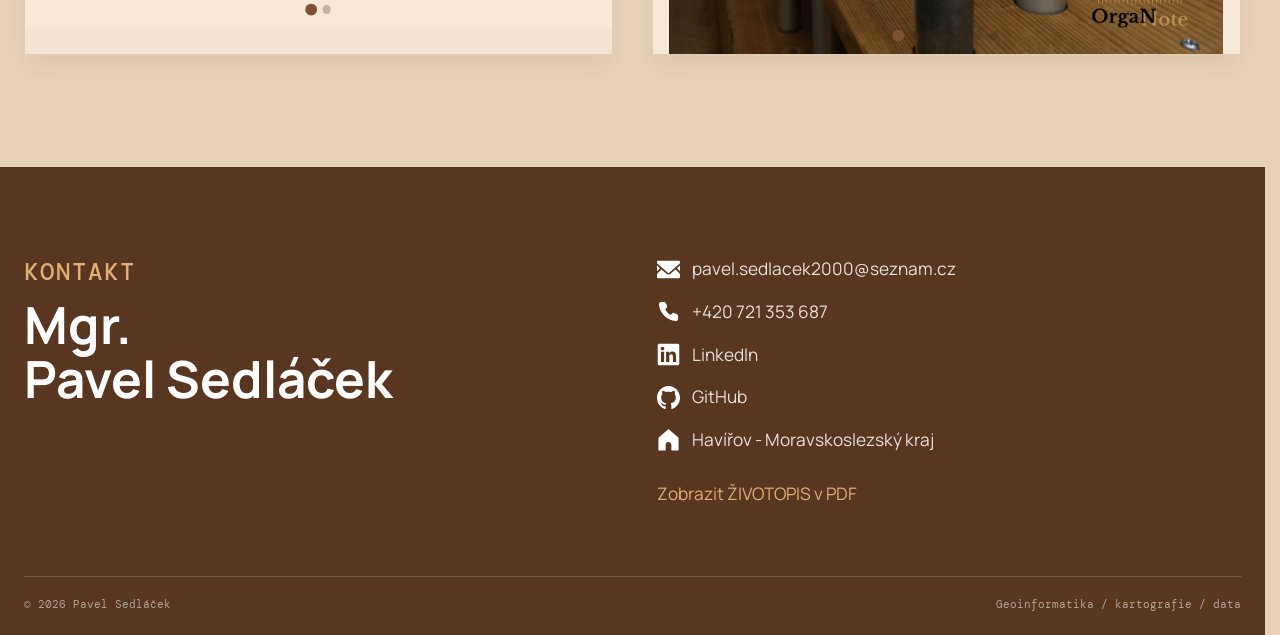
==== commit 4e1c91fa: "animace v pages" ====
--- a/pages/design.html
+++ b/pages/design.html
@@ -26,9 +26,15 @@
       </div>
     </header>
 
-    <main id="top" class="detail-main"><div class="container">
-      <a class="back-link" href="../index.html#projects">Zpět na hlavní stránku</a>
+    <main id="top" class="detail-main">
+      <section class="detail-banner detail-banner--design">
+        <svg class="hero-contour" viewBox="0 0 1000 400" aria-hidden="true" preserveAspectRatio="xMidYMid slice"><path class="svg-elem-1" d="M-50 280C80 95 150 140 260 260s235 5 260-150 185-60 250 88 175 95 280-88" fill="none" stroke-width="8" /><path class="svg-elem-2" d="M-40 345C100 235 145 300 250 352s130-35 235-178 175-120 265-45 155 100 285 10" fill="none" stroke-width="8" /><path class="svg-elem-3" d="M-30 30C100 125 188 55 278 120s75 185 195 153 170-103 263-38 150 145 300 88" fill="none" stroke-width="8" /></svg>
+        <div class="container">
+          <a class="back-link" href="../index.html#projects">Zpět na hlavní stránku</a>
       <header class="detail-hero"><div><p class="eyebrow">03 / plakáty a tiskoviny</p><h1>Plakáty a tiskoviny</h1></div><p class="detail-intro">Výběr grafických výstupů pro tisk – od posteru diplomové práce přes plakáty až po vícestránkové brožury.</p></header>
+        </div>
+      </section>
+      <div class="container">
       <section class="detail-grid" aria-label="Plakáty a tiskoviny">
         <article class="detail-card detail-card--wide"><div class="detail-card-content"><h2>Poster diplomové práce</h2><p>Poster shrnující automatizaci tvorby číselných kartodiagramů v ArcGIS Pro.</p><a href="../media/ukazky/png/DP_poster.png" target="_blank" rel="noreferrer">Otevřít PNG</a></div><a class="detail-card-media detail-card-media--full" href="../media/ukazky/png/DP_poster.png" target="_blank" rel="noreferrer"><img src="../media/ukazky/png/DP_poster.png" alt="Poster diplomové práce" /></a></article>
         <article class="detail-card"><div class="detail-card-content"><h2>Plakát Asterix – LK MŠ</h2><p>Grafický plakát vytvořený pro akci LK MŠ.</p></div><a class="detail-card-media detail-card-media--full" href="../media/ukazky/png/ASTERIX PLAKÁT LKMŠ.png" target="_blank" rel="noreferrer"><img src="../media/ukazky/png/ASTERIX PLAKÁT LKMŠ.png" alt="Plakát Asterix LK MŠ" /></a></article>
@@ -57,7 +63,8 @@
           <button class="carousel-arrow carousel-arrow--next" type="button" aria-label="Další snímek">›</button>
         </div></article>
       </section>
-    </div></main>
+      </div>
+    </main>
 
     <footer id="contact" class="site-footer">
       <div class="container footer-grid">
--- a/styles.css
+++ b/styles.css
@@ -259,12 +259,14 @@
 
 .interests { background: #e2c3a2; }
 .interest-grid { display: grid; grid-template-columns: repeat(3, 1fr); gap: 1.5rem; }
-.interest-card { min-height: 335px; padding: 1.7rem; background: var(--surface); border: 1px solid var(--line); }
+.interest-card { display: flex; flex-direction: column; overflow: hidden; background: var(--surface); border: 1px solid var(--line); }
 .interest-card:first-child { background: var(--sand); }
 .interest-card:nth-child(2) { background: var(--accent-soft); }
-.interest-card img { width: 40px; height: 40px; margin-bottom: 2.35rem; object-fit: contain; filter: brightness(0) saturate(100%) invert(21%) sepia(20%) saturate(1356%) hue-rotate(342deg) brightness(89%) contrast(88%); }
+.interest-card-content { flex: 1; min-height: 335px; padding: 1.7rem; }
+.interest-card .interest-icon { width: 40px; height: 40px; margin-bottom: 2.35rem; object-fit: contain; filter: brightness(0) saturate(100%) invert(21%) sepia(20%) saturate(1356%) hue-rotate(342deg) brightness(89%) contrast(88%); }
 .interest-card h3 { margin: 0.65rem 0 0.7rem; font-size: 1.48rem; line-height: 1.16; }
-.interest-card > p:last-child { margin: 0; color: var(--ink-soft); font-size: 0.96rem; }
+.interest-card-content > p:last-child { margin: 0; color: var(--ink-soft); font-size: 0.96rem; }
+.interest-image { width: 100%; aspect-ratio: 16 / 9; object-fit: cover; object-position: center; border-top: 1px solid var(--line); }
 
 .site-footer { padding: 5.5rem 0 1.5rem; color: #fff; background: var(--brown-deep); }
 .site-footer .eyebrow, .contact-list .cv-link { color: #e1ae75; }
@@ -277,11 +279,20 @@
 .contact-list .cv-link { width: max-content; margin-top: 0.7rem; padding-bottom: 0.2rem; color: #e1ae75; }
 .footer-bottom { display: flex; justify-content: space-between; gap: 1rem; margin-top: 4rem; padding-top: 1.25rem; color: rgba(255, 255, 255, 0.55); border-top: 1px solid rgba(255, 255, 255, 0.2); font: 0.7rem var(--mono); }
 
-.detail-main { padding: 5.5rem 0 7rem; background: var(--paper); }
-.back-link { display: inline-block; margin-bottom: 3rem; color: var(--brown); font-size: 0.88rem; font-weight: 800; }
-.detail-hero { display: grid; grid-template-columns: 1fr 0.9fr; align-items: end; gap: 3rem; padding-bottom: 3rem; border-bottom: 1px solid var(--line); }
-.detail-hero h1 { max-width: 12ch; margin: 0.65rem 0 0; font-size: clamp(2.5rem, 4vw, 4.5rem); letter-spacing: -0.06em; line-height: 0.96; }
-.detail-intro { max-width: 55ch; margin: 0; color: var(--ink-soft); font-size: 1.12rem; }
+.detail-main { padding: 0 0 7rem; background: var(--paper); }
+.detail-banner { position: relative; overflow: hidden; padding: 4.75rem 0 4rem; background: radial-gradient(ellipse 55% 90% at 90% 0%, rgba(224, 174, 124, 0.22), transparent 68%), linear-gradient(125deg, #4a2919 0%, #6c3d25 52%, #8a5534 100%); }
+.detail-banner .hero-contour { inset: -28% -12%; width: 124%; height: 156%; opacity: 0.5; }
+.detail-banner--weby .hero-contour { transform: rotate(-4deg) scale(1.08); transform-origin: 58% 48%; }
+.detail-banner--mapy .hero-contour { inset: -34% -23% -22% 1%; width: 132%; height: 162%; transform: rotate(7deg); transform-origin: 42% 55%; }
+.detail-banner--design .hero-contour { inset: -18% 1% -38% -25%; width: 132%; height: 150%; transform: rotate(-9deg) scale(1.04); transform-origin: 70% 45%; }
+.detail-banner--thesis .hero-contour { inset: -39% -4% -15% -27%; width: 138%; height: 166%; transform: rotate(4deg) scale(1.12); transform-origin: 36% 62%; }
+.detail-banner .container { position: relative; z-index: 1; }
+.back-link { display: inline-block; margin-bottom: 3rem; color: #e6b987; font-size: 0.88rem; font-weight: 800; }
+.detail-hero { display: grid; grid-template-columns: 1fr 0.9fr; align-items: end; gap: 3rem; }
+.detail-hero .eyebrow { color: #e6b987; }
+.detail-hero h1 { max-width: 12ch; margin: 0.65rem 0 0; color: #fff1dd; font-size: clamp(2.5rem, 4vw, 4.5rem); letter-spacing: -0.06em; line-height: 0.96; }
+.detail-intro { max-width: 55ch; margin: 0; color: rgba(255, 241, 221, 0.8); font-size: 1.12rem; }
+.detail-main > .container { padding-top: 4rem; }
 .detail-subhead { max-width: 68ch; margin-top: 4rem; }
 .detail-subhead--with-preview { display: grid; grid-template-columns: minmax(0, 0.9fr) minmax(20rem, 1.1fr); align-items: start; max-width: none; gap: 3rem; }
 .detail-subhead--with-preview > img { width: 100%; max-height: 22rem; object-fit: contain; object-position: center; }
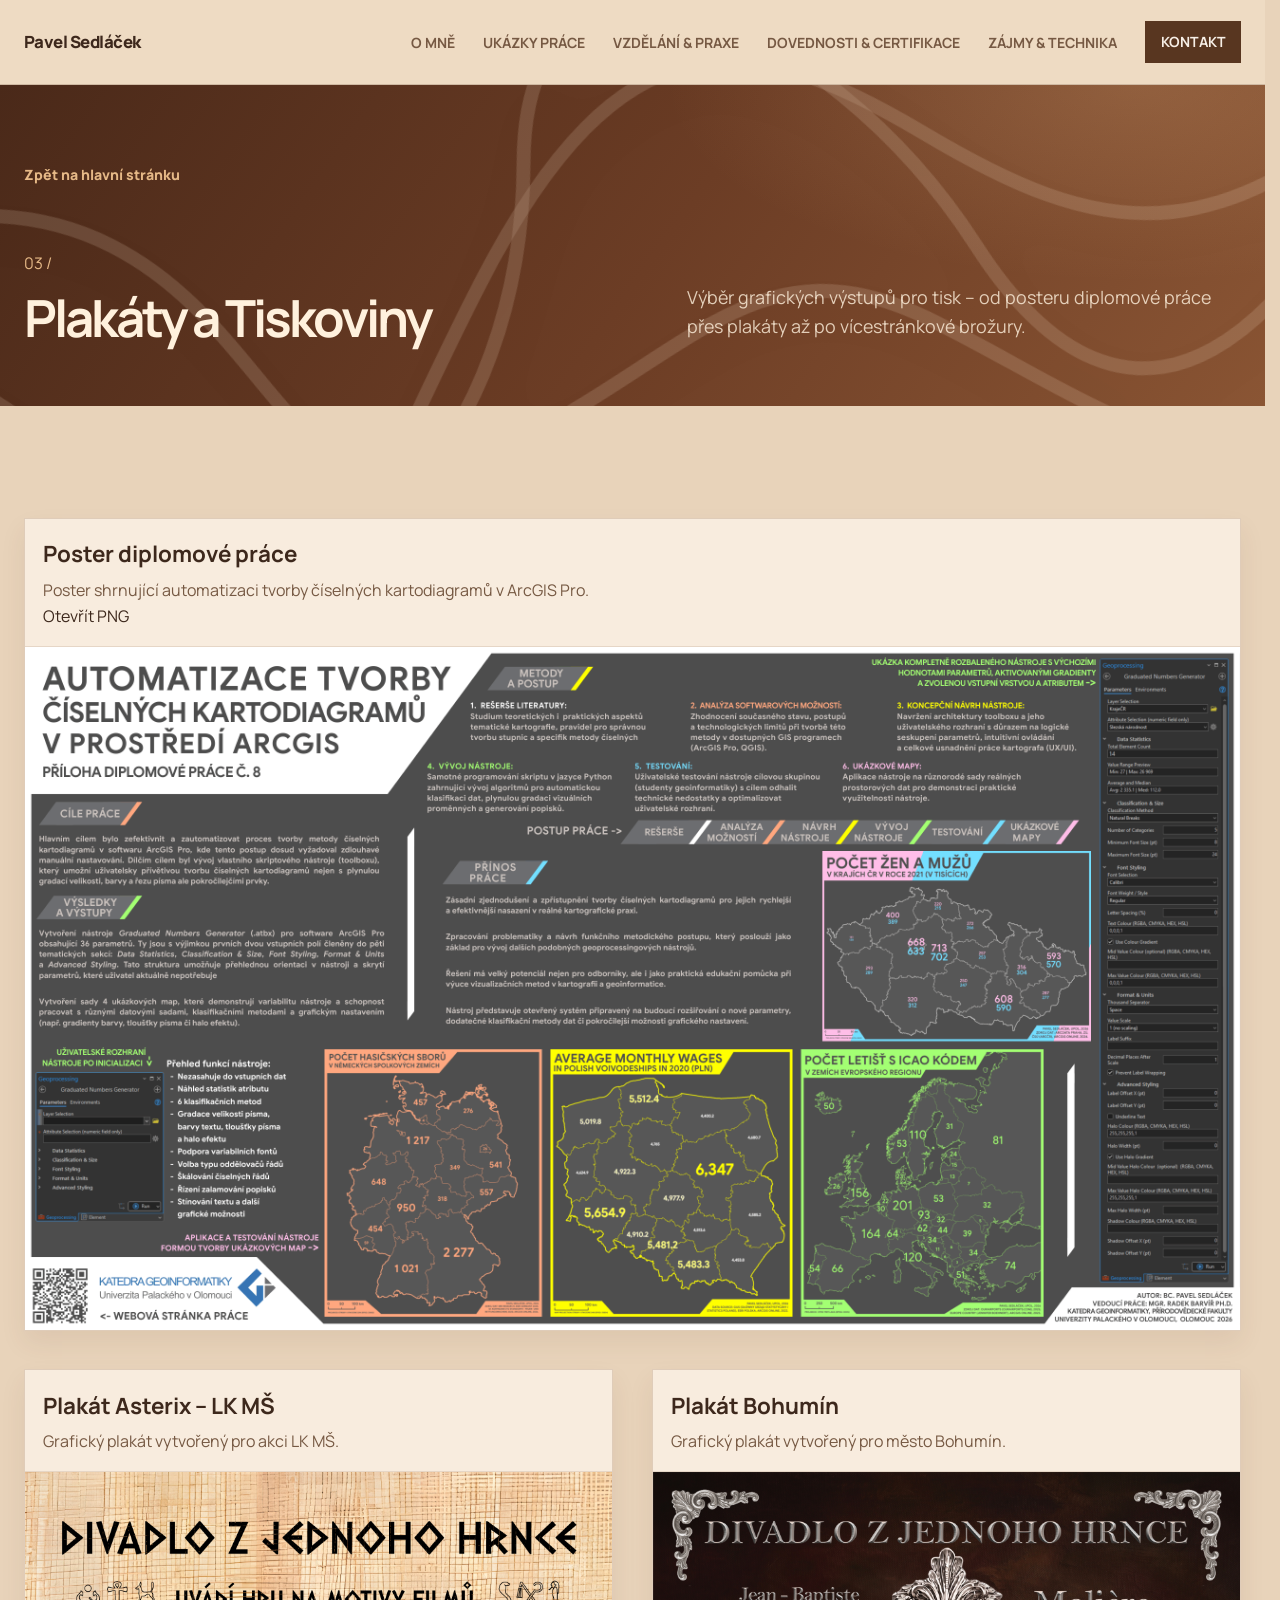
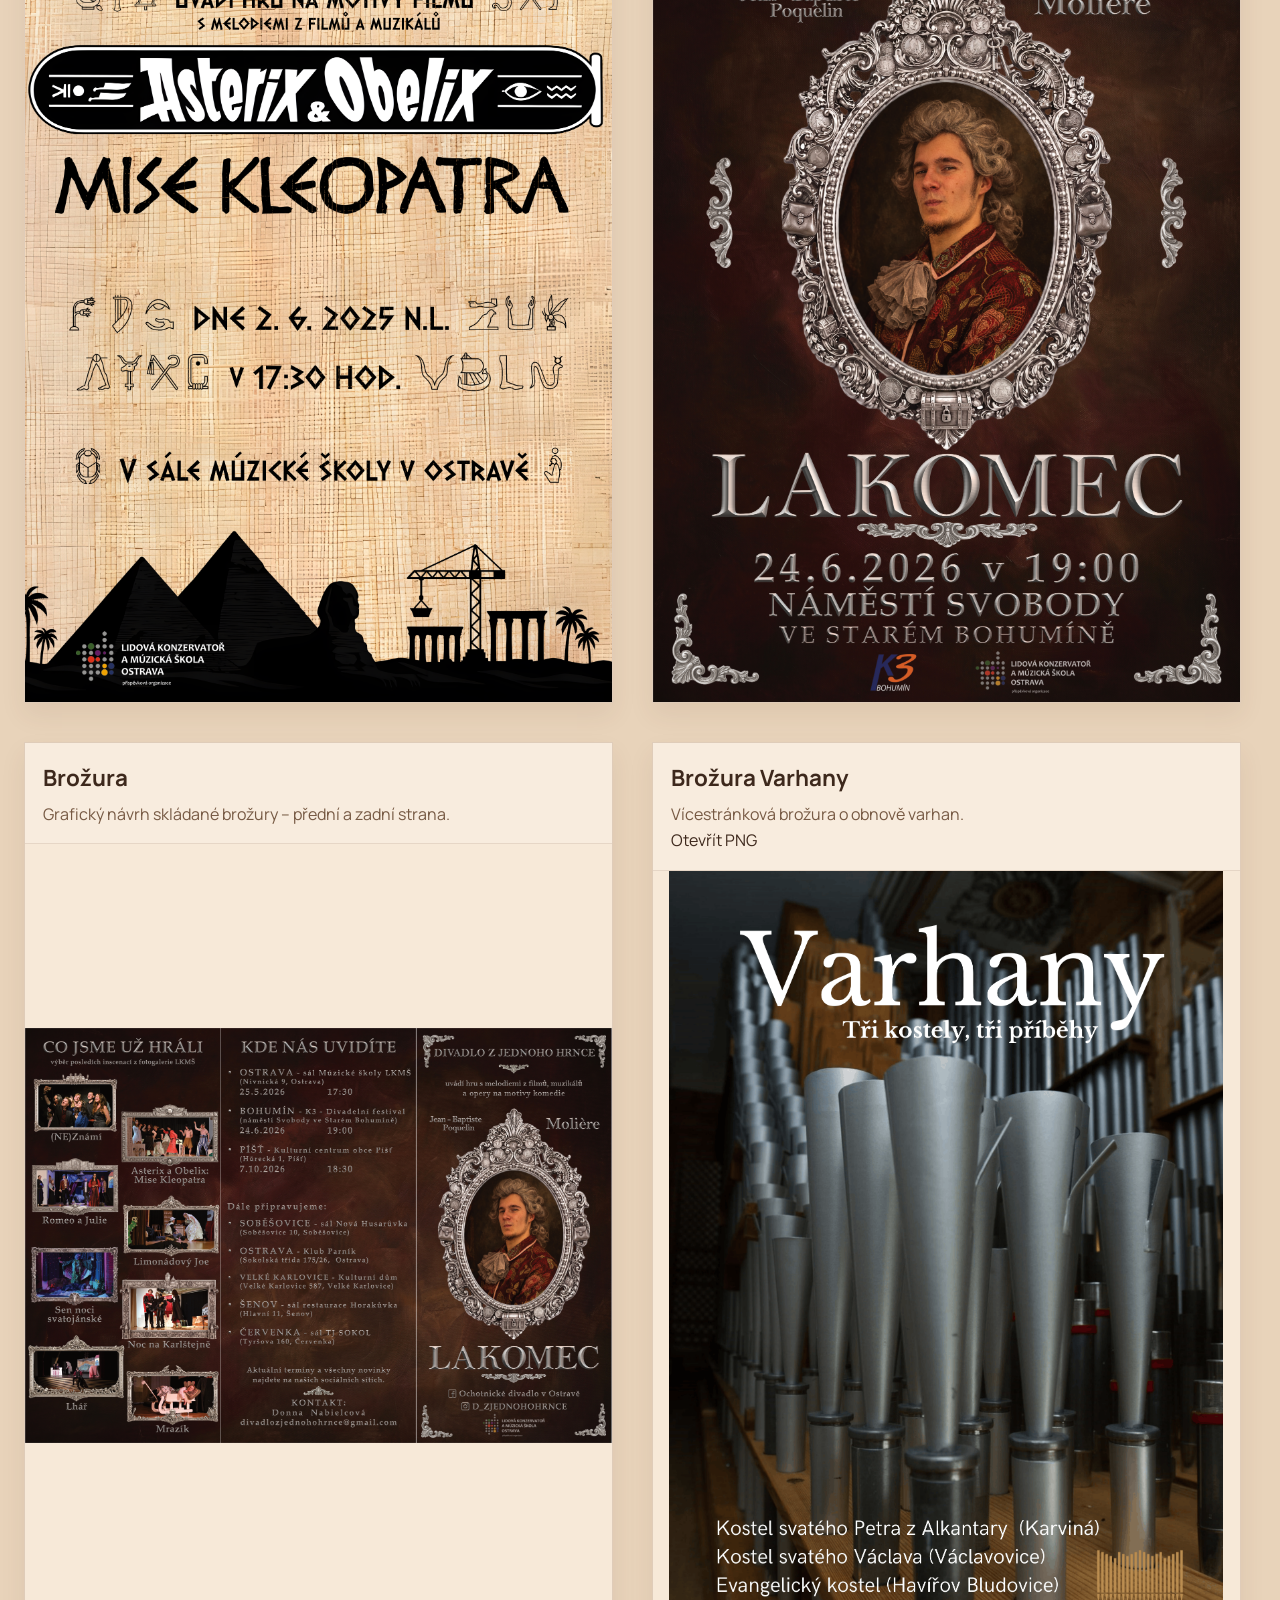
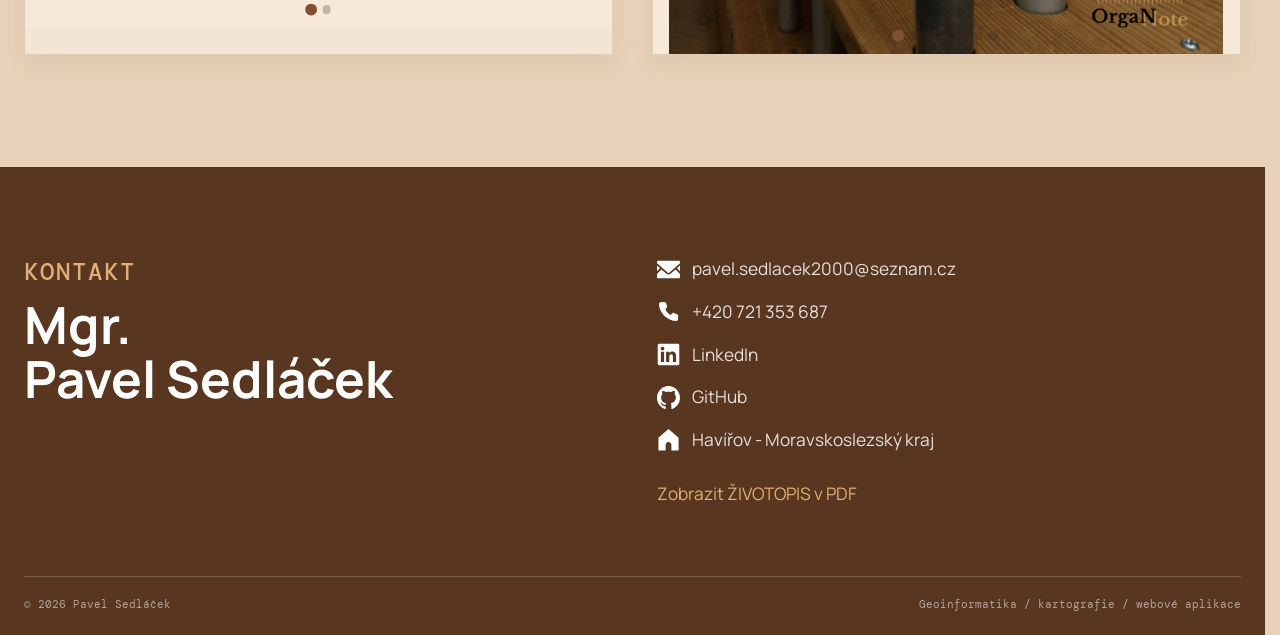
==== commit 0c375761: "doplneny text" ====
--- a/pages/design.html
+++ b/pages/design.html
@@ -31,7 +31,7 @@
         <svg class="hero-contour" viewBox="0 0 1000 400" aria-hidden="true" preserveAspectRatio="xMidYMid slice"><path class="svg-elem-1" d="M-50 280C80 95 150 140 260 260s235 5 260-150 185-60 250 88 175 95 280-88" fill="none" stroke-width="8" /><path class="svg-elem-2" d="M-40 345C100 235 145 300 250 352s130-35 235-178 175-120 265-45 155 100 285 10" fill="none" stroke-width="8" /><path class="svg-elem-3" d="M-30 30C100 125 188 55 278 120s75 185 195 153 170-103 263-38 150 145 300 88" fill="none" stroke-width="8" /></svg>
         <div class="container">
           <a class="back-link" href="../index.html#projects">Zpět na hlavní stránku</a>
-      <header class="detail-hero"><div><p class="eyebrow">03 / plakáty a tiskoviny</p><h1>Plakáty a tiskoviny</h1></div><p class="detail-intro">Výběr grafických výstupů pro tisk – od posteru diplomové práce přes plakáty až po vícestránkové brožury.</p></header>
+      <header class="detail-hero"><div><p class="eyebrow">03 /</p><h1>Plakáty a Tiskoviny</h1></div><p class="detail-intro">Výběr grafických výstupů pro tisk – od posteru diplomové práce přes plakáty až po vícestránkové brožury.</p></header>
         </div>
       </section>
       <div class="container">
@@ -75,12 +75,12 @@
           <a href="https://www.linkedin.com/in/pavelsedlacek-1142000cz" target="_blank" rel="noreferrer"><img src="../media/ikony/linkedin.svg" alt="" />LinkedIn</a>
           <a href="https://github.com/TheodalCZ" target="_blank" rel="noreferrer"><img src="../media/ikony/github.svg" alt="" />GitHub</a>
           <span><img src="../media/ikony/domek.svg" alt="" />Havířov - Moravskoslezský kraj</span>
-          <a class="cv-link" href="../media/Sedláček životopis.pdf" download>Zobrazit ŽIVOTOPIS v PDF</a>
+          <a class="cv-link" href="../media/Pavel Sedláček CV.pdf" download>Zobrazit ŽIVOTOPIS v PDF</a>
         </address>
       </div>
       <div class="container footer-bottom">
         <span>© 2026 Pavel Sedláček</span>
-        <span>Geoinformatika / kartografie / data</span>
+        <span>Geoinformatika / kartografie / webové aplikace</span>
       </div>
     </footer>
     <script src="../script.js"></script>
--- a/styles.css
+++ b/styles.css
@@ -187,27 +187,19 @@
 
 .projects { background: #dcb995; }
 .project-grid { display: grid; grid-template-columns: repeat(4, minmax(0, 1fr)); gap: 1.25rem; }
-.project-card { overflow: hidden; background: var(--surface); border: 1px solid var(--line); }
+.project-card { overflow: hidden; background: var(--surface); }
 .project-image { display: grid; height: 330px; overflow: hidden; place-items: center; background: var(--brown-deep); }
 .project-image img { width: 100%; height: 100%; object-fit: cover; transition: transform 0.35s ease; }
 .project-image:hover img { transform: scale(1.04); }
 .project-image-wide img { object-position: left top; }
-.project-body { display: flex; flex-direction: column; min-height: 385px; padding: 1.35rem; }
+.project-body { display: flex; flex-direction: column; min-height: 300px; padding: 1.35rem; border: 1px solid var(--line); border-top: 0; }
 .project-card h3 { margin: 0.65rem 0 0.85rem; font-size: 1.4rem; line-height: 1.16; }
+.project-title { display: block; width: fit-content; }
+.project-title:hover h3, .project-title:focus-visible h3 { color: var(--brown); }
 .project-body > p:not(.project-number) { margin: 0; color: var(--ink-soft); font-size: 0.91rem; }
 .tag-list { display: flex; flex-wrap: wrap; gap: 0.45rem; margin-top: 1.2rem; }
 .tag-list span { padding: 0.38rem 0.55rem; color: var(--brown-deep); background: var(--sand); font: 500 0.7rem var(--mono); }
-.project-link { display: inline-block; align-self: flex-start; margin-top: auto; padding-top: 1.25rem; padding-bottom: 0.15rem; color: var(--brown-deep); font-size: 0.85rem; font-weight: 800; }
-.project-link::before {
-  position: absolute;
-  right: 0;
-  bottom: 0.08rem;
-  left: 0;
-  height: 1px;
-  background: currentColor;
-  content: "";
-  opacity: 1;
-}
+
 
 .skills { background: #f1dfca; }
 .skills .section-heading { margin-bottom: 2rem; }
@@ -263,7 +255,7 @@
 .interest-card:first-child { background: var(--sand); }
 .interest-card:nth-child(2) { background: var(--accent-soft); }
 .interest-card-content { flex: 1; min-height: 335px; padding: 1.7rem; }
-.interest-card .interest-icon { width: 40px; height: 40px; margin-bottom: 2.35rem; object-fit: contain; filter: brightness(0) saturate(100%) invert(21%) sepia(20%) saturate(1356%) hue-rotate(342deg) brightness(89%) contrast(88%); }
+.interest-card .interest-icon { width: 40px; height: 40px; margin-bottom: 1.6rem; object-fit: contain; filter: brightness(0) saturate(100%) invert(21%) sepia(20%) saturate(1356%) hue-rotate(342deg) brightness(89%) contrast(88%); }
 .interest-card h3 { margin: 0.65rem 0 0.7rem; font-size: 1.48rem; line-height: 1.16; }
 .interest-card-content > p:last-child { margin: 0; color: var(--ink-soft); font-size: 0.96rem; }
 .interest-image { width: 100%; aspect-ratio: 16 / 9; object-fit: cover; object-position: center; border-top: 1px solid var(--line); }
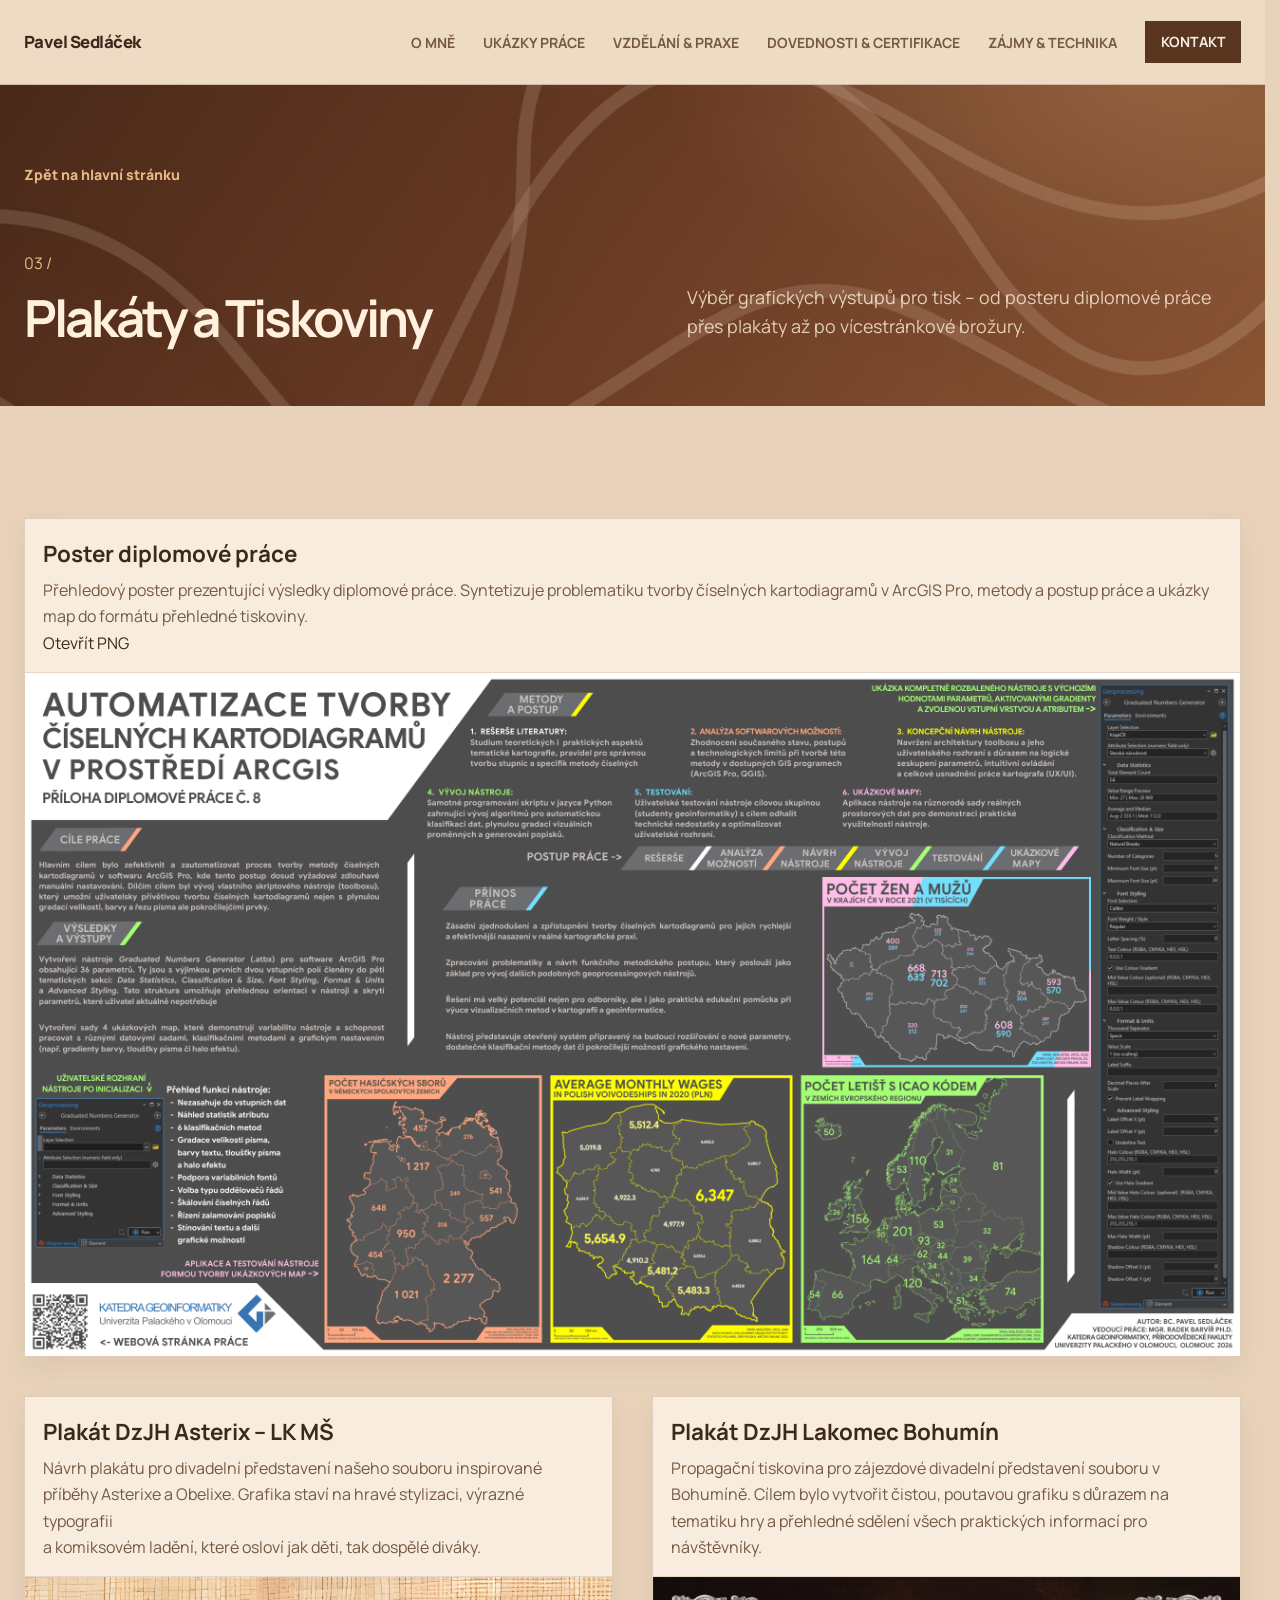
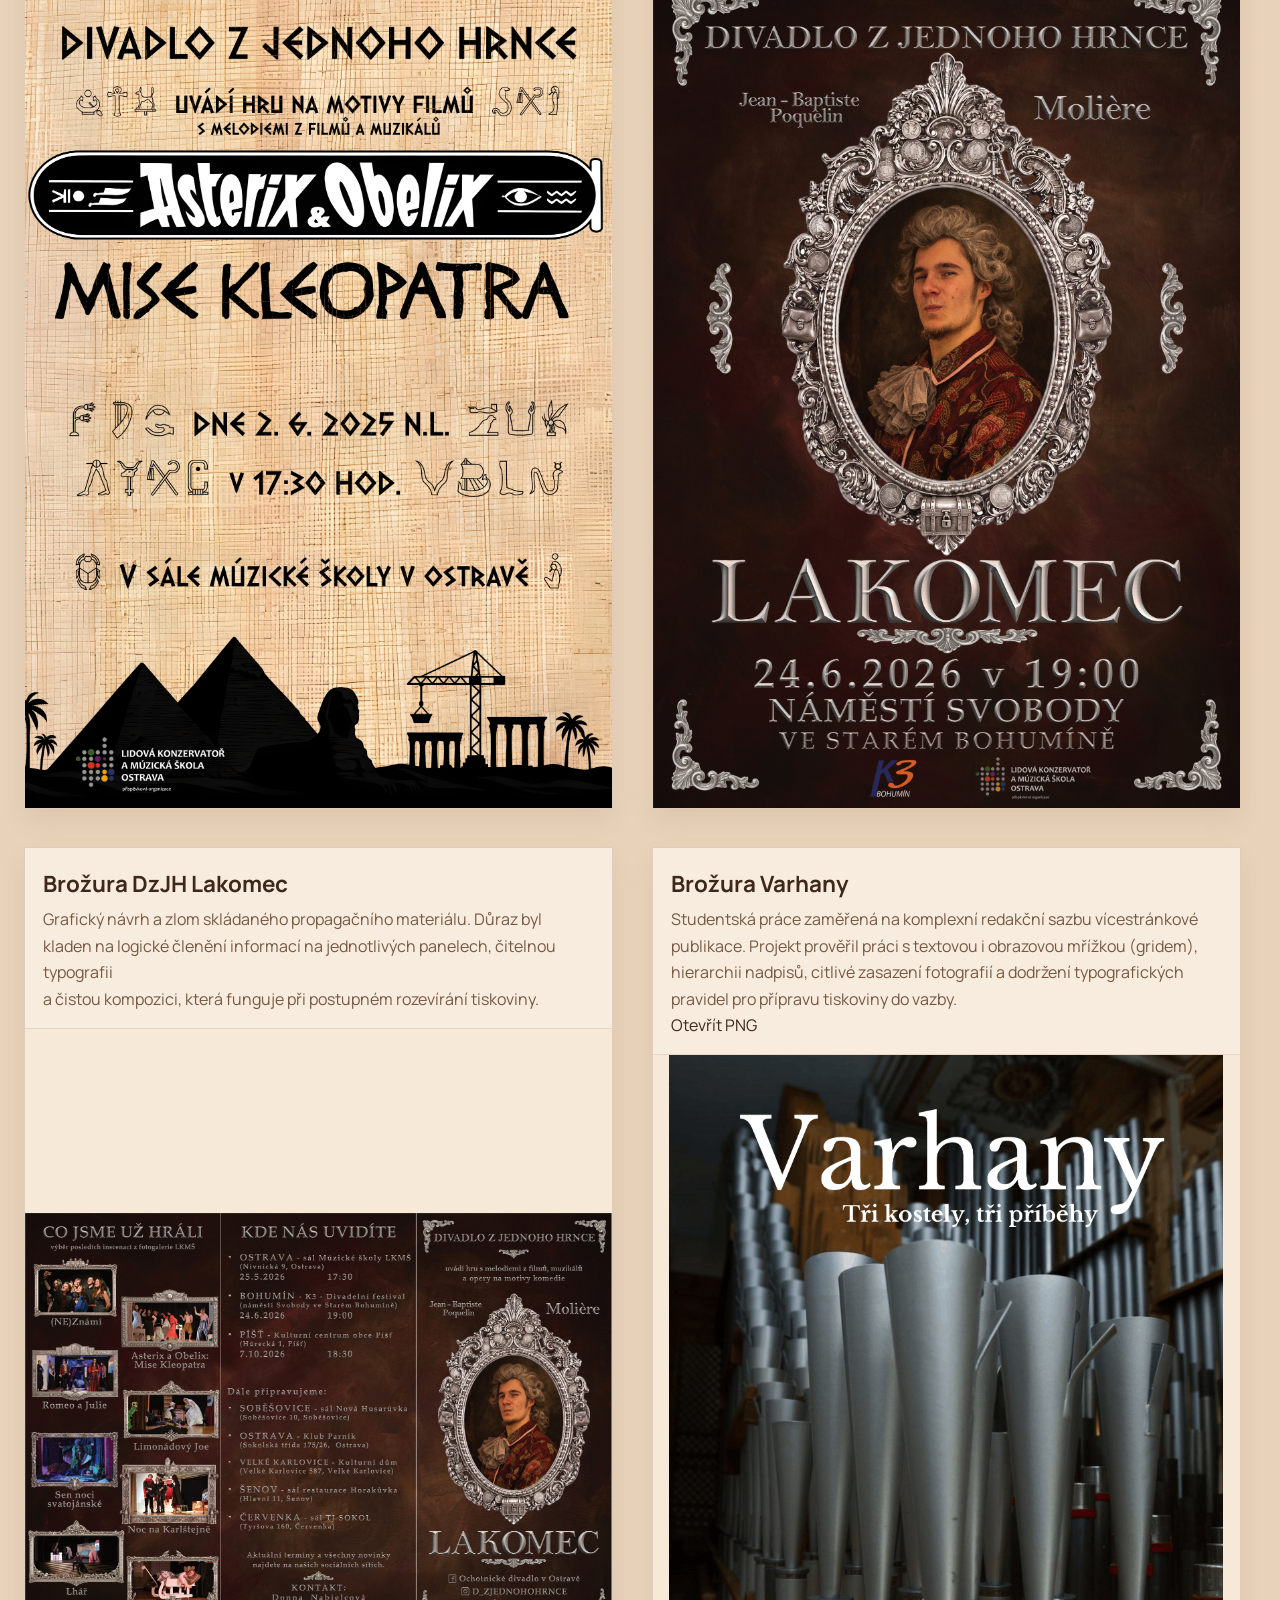
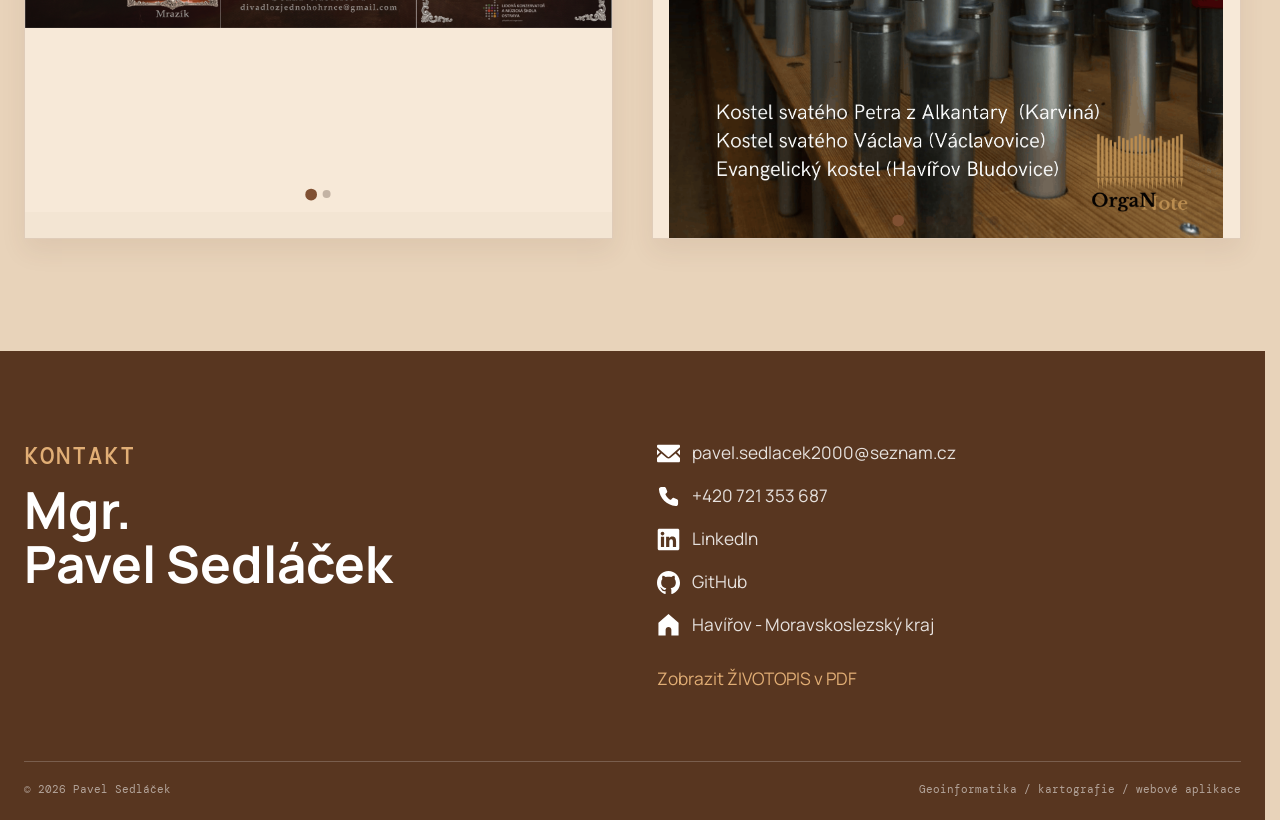
==== commit f27d4e4d: "upravy textu" ====
--- a/pages/design.html
+++ b/pages/design.html
@@ -36,10 +36,10 @@
       </section>
       <div class="container">
       <section class="detail-grid" aria-label="Plakáty a tiskoviny">
-        <article class="detail-card detail-card--wide"><div class="detail-card-content"><h2>Poster diplomové práce</h2><p>Poster shrnující automatizaci tvorby číselných kartodiagramů v ArcGIS Pro.</p><a href="../media/ukazky/png/DP_poster.png" target="_blank" rel="noreferrer">Otevřít PNG</a></div><a class="detail-card-media detail-card-media--full" href="../media/ukazky/png/DP_poster.png" target="_blank" rel="noreferrer"><img src="../media/ukazky/png/DP_poster.png" alt="Poster diplomové práce" /></a></article>
-        <article class="detail-card"><div class="detail-card-content"><h2>Plakát Asterix – LK MŠ</h2><p>Grafický plakát vytvořený pro akci LK MŠ.</p></div><a class="detail-card-media detail-card-media--full" href="../media/ukazky/png/ASTERIX PLAKÁT LKMŠ.png" target="_blank" rel="noreferrer"><img src="../media/ukazky/png/ASTERIX PLAKÁT LKMŠ.png" alt="Plakát Asterix LK MŠ" /></a></article>
-        <article class="detail-card"><div class="detail-card-content"><h2>Plakát Bohumín</h2><p>Grafický plakát vytvořený pro město Bohumín.</p></div><a class="detail-card-media detail-card-media--full" href="../media/ukazky/png/PLAKAT BOHUMIN.png" target="_blank" rel="noreferrer"><img src="../media/ukazky/png/PLAKAT BOHUMIN.png" alt="Plakát Bohumín" /></a></article>
-        <article class="detail-card"><div class="detail-card-content"><h2>Brožura</h2><p>Grafický návrh skládané brožury – přední a zadní strana.</p></div><div class="detail-card-media detail-card-media--full carousel" data-carousel>
+        <article class="detail-card detail-card--wide"><div class="detail-card-content"><h2>Poster diplomové práce</h2><p>Přehledový poster prezentující výsledky diplomové práce. Syntetizuje problematiku tvorby číselných kartodiagramů v ArcGIS Pro, metody a postup práce a ukázky map do formátu přehledné tiskoviny.</p><a href="../media/ukazky/png/DP_poster.png" target="_blank" rel="noreferrer">Otevřít PNG</a></div><a class="detail-card-media detail-card-media--full" href="../media/ukazky/png/DP_poster.png" target="_blank" rel="noreferrer"><img src="../media/ukazky/png/DP_poster.png" alt="Poster diplomové práce" /></a></article>
+        <article class="detail-card"><div class="detail-card-content"><h2>Plakát DzJH Asterix – LK MŠ</h2><p>Návrh plakátu pro divadelní představení našeho souboru inspirované příběhy Asterixe a Obelixe. Grafika staví na hravé stylizaci, výrazné typografii <br>a komiksovém ladění, které osloví jak děti, tak dospělé diváky.</p></div><a class="detail-card-media detail-card-media--full" href="../media/ukazky/png/ASTERIX PLAKÁT LKMŠ.png" target="_blank" rel="noreferrer"><img src="../media/ukazky/png/ASTERIX PLAKÁT LKMŠ.png" alt="Plakát Asterix LK MŠ" /></a></article>
+        <article class="detail-card"><div class="detail-card-content"><h2>Plakát DzJH Lakomec Bohumín</h2><p>Propagační tiskovina pro zájezdové divadelní představení souboru v Bohumíně. Cílem bylo vytvořit čistou, poutavou grafiku s důrazem na tematiku hry a přehledné sdělení všech praktických informací pro návštěvníky.</p></div><a class="detail-card-media detail-card-media--full" href="../media/ukazky/png/PLAKAT BOHUMIN.png" target="_blank" rel="noreferrer"><img src="../media/ukazky/png/PLAKAT BOHUMIN.png" alt="Plakát Bohumín" /></a></article>
+        <article class="detail-card"><div class="detail-card-content"><h2>Brožura DzJH Lakomec</h2><p>Grafický návrh a zlom skládaného propagačního materiálu. Důraz byl kladen na logické členění informací na jednotlivých panelech, čitelnou typografii <br>a čistou kompozici, která funguje při postupném rozevírání tiskoviny.</p></div><div class="detail-card-media detail-card-media--full carousel" data-carousel>
           <div class="carousel-track">
             <img src="../media/ukazky/png/Panflet predni strana.png" alt="Brožura – přední strana" />
             <img src="../media/ukazky/png/Panflet zadni strana.png" alt="Brožura – zadní strana" />
@@ -48,7 +48,7 @@
           <button class="carousel-arrow carousel-arrow--prev" type="button" aria-label="Předchozí snímek">‹</button>
           <button class="carousel-arrow carousel-arrow--next" type="button" aria-label="Další snímek">›</button>
         </div></article>
-        <article class="detail-card"><div class="detail-card-content"><h2>Brožura Varhany</h2><p>Vícestránková brožura o obnově varhan.</p><a href="../media/ukazky/png/varhany_poster/varhany_brozura_sedlacek-1.png" target="_blank" rel="noreferrer">Otevřít PNG</a></div><div class="detail-card-media detail-card-media--full carousel" data-carousel>
+        <article class="detail-card"><div class="detail-card-content"><h2>Brožura Varhany</h2><p>Studentská práce zaměřená na komplexní redakční sazbu vícestránkové publikace. Projekt prověřil práci s textovou i obrazovou mřížkou (gridem), hierarchii nadpisů, citlivé zasazení fotografií a dodržení typografických pravidel pro přípravu tiskoviny do vazby.</p><a href="../media/ukazky/png/varhany_poster/varhany_brozura_sedlacek-1.png" target="_blank" rel="noreferrer">Otevřít PNG</a></div><div class="detail-card-media detail-card-media--full carousel" data-carousel>
           <div class="carousel-track">
             <img src="../media/ukazky/png/varhany_poster/varhany_brozura_sedlacek-1.png" alt="Brožura Varhany – strana 1" />
             <img src="../media/ukazky/png/varhany_poster/varhany_brozura_sedlacek-2.png" alt="Brožura Varhany – strana 2" />
--- a/styles.css
+++ b/styles.css
@@ -370,7 +370,7 @@
 }
 .detail-feature a:hover img, .detail-feature a:focus-visible img { transform: scale(1.02); filter: saturate(1.04); }
 .detail-feature h2 { margin-top: 0; font-size: 1.75rem; line-height: 1.18; }
-.detail-file { display: inline-block; margin-top: 1rem; padding: 0.7rem 0.9rem; color: #fff; background: var(--brown); font-size: 0.85rem; font-weight: 800; }
+.detail-file { display: inline-block; margin-top: 1rem; margin-bottom: 0.5rem; padding: 0.7rem 0.9rem; color: #fff; background: var(--brown); font-size: 0.85rem; font-weight: 800; }
 
 @media (max-width: 1050px) {
   .project-grid { grid-template-columns: repeat(2, minmax(0, 1fr)); }
